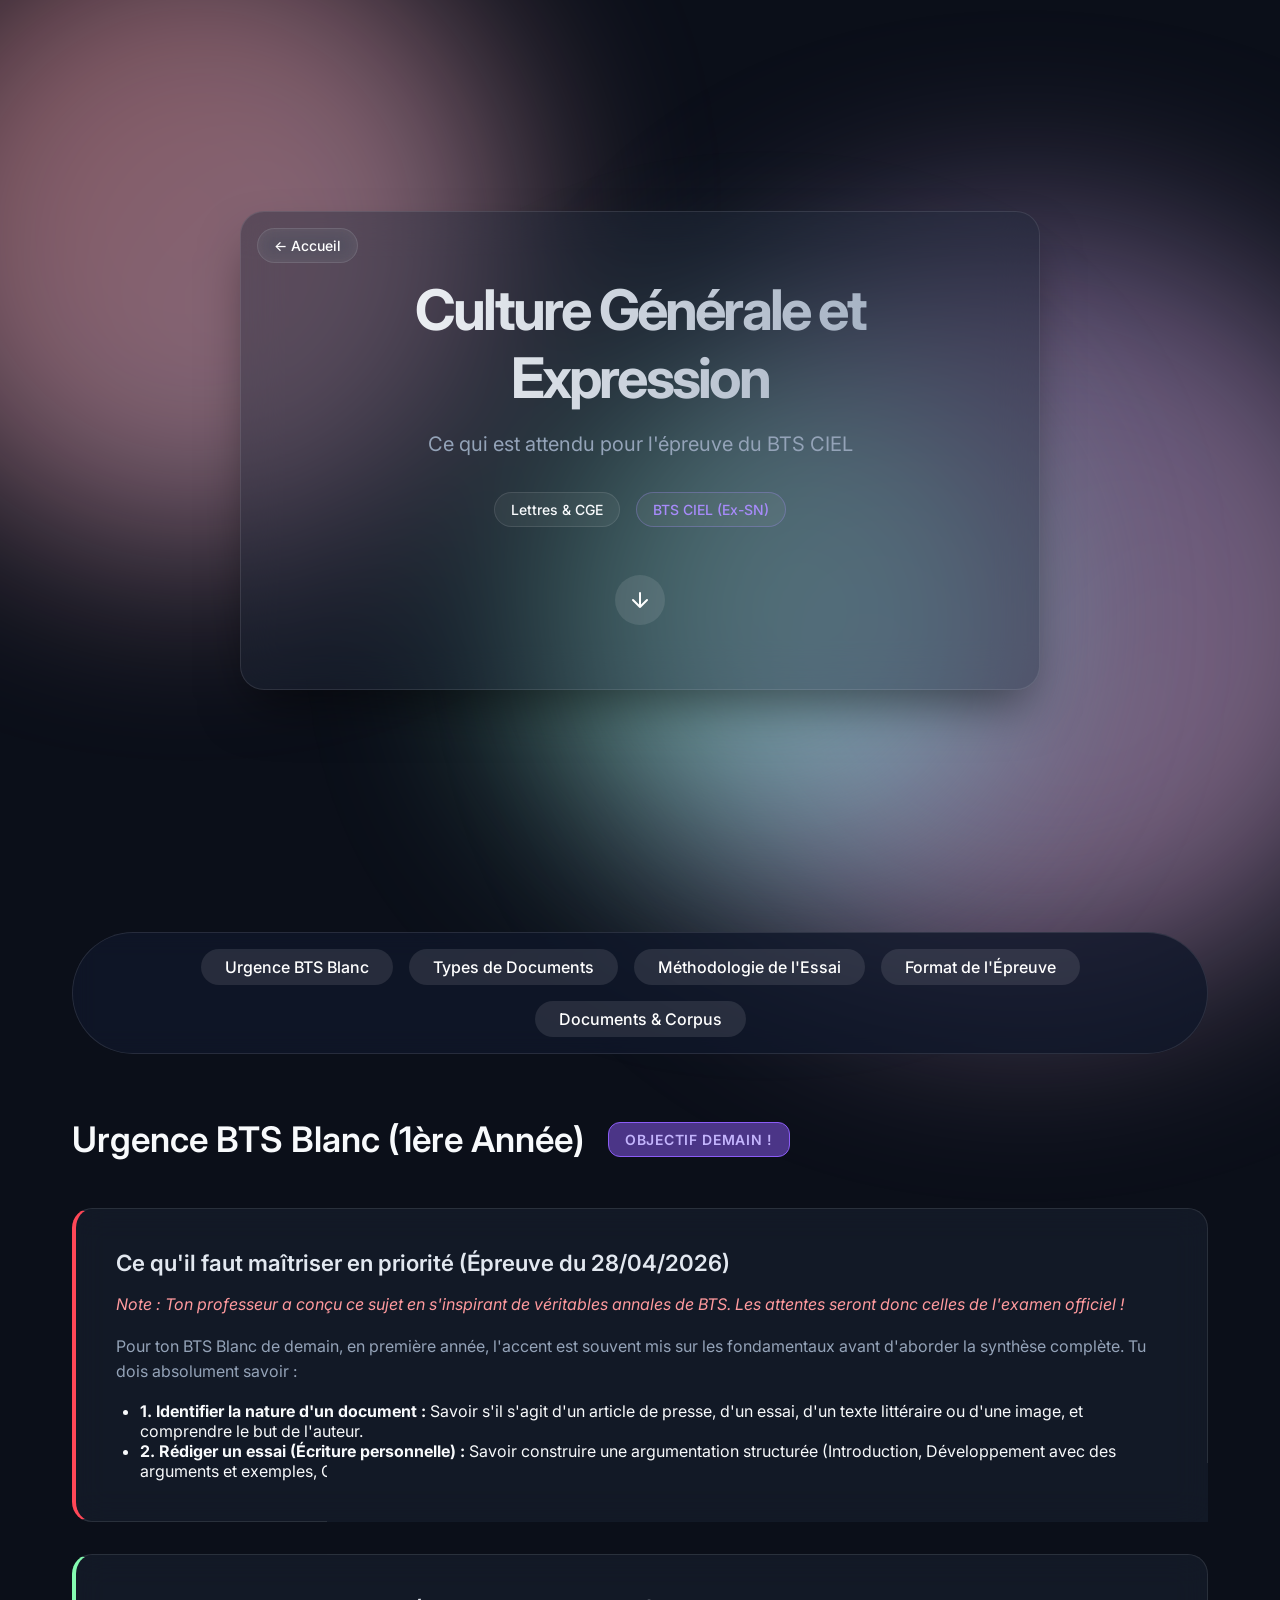
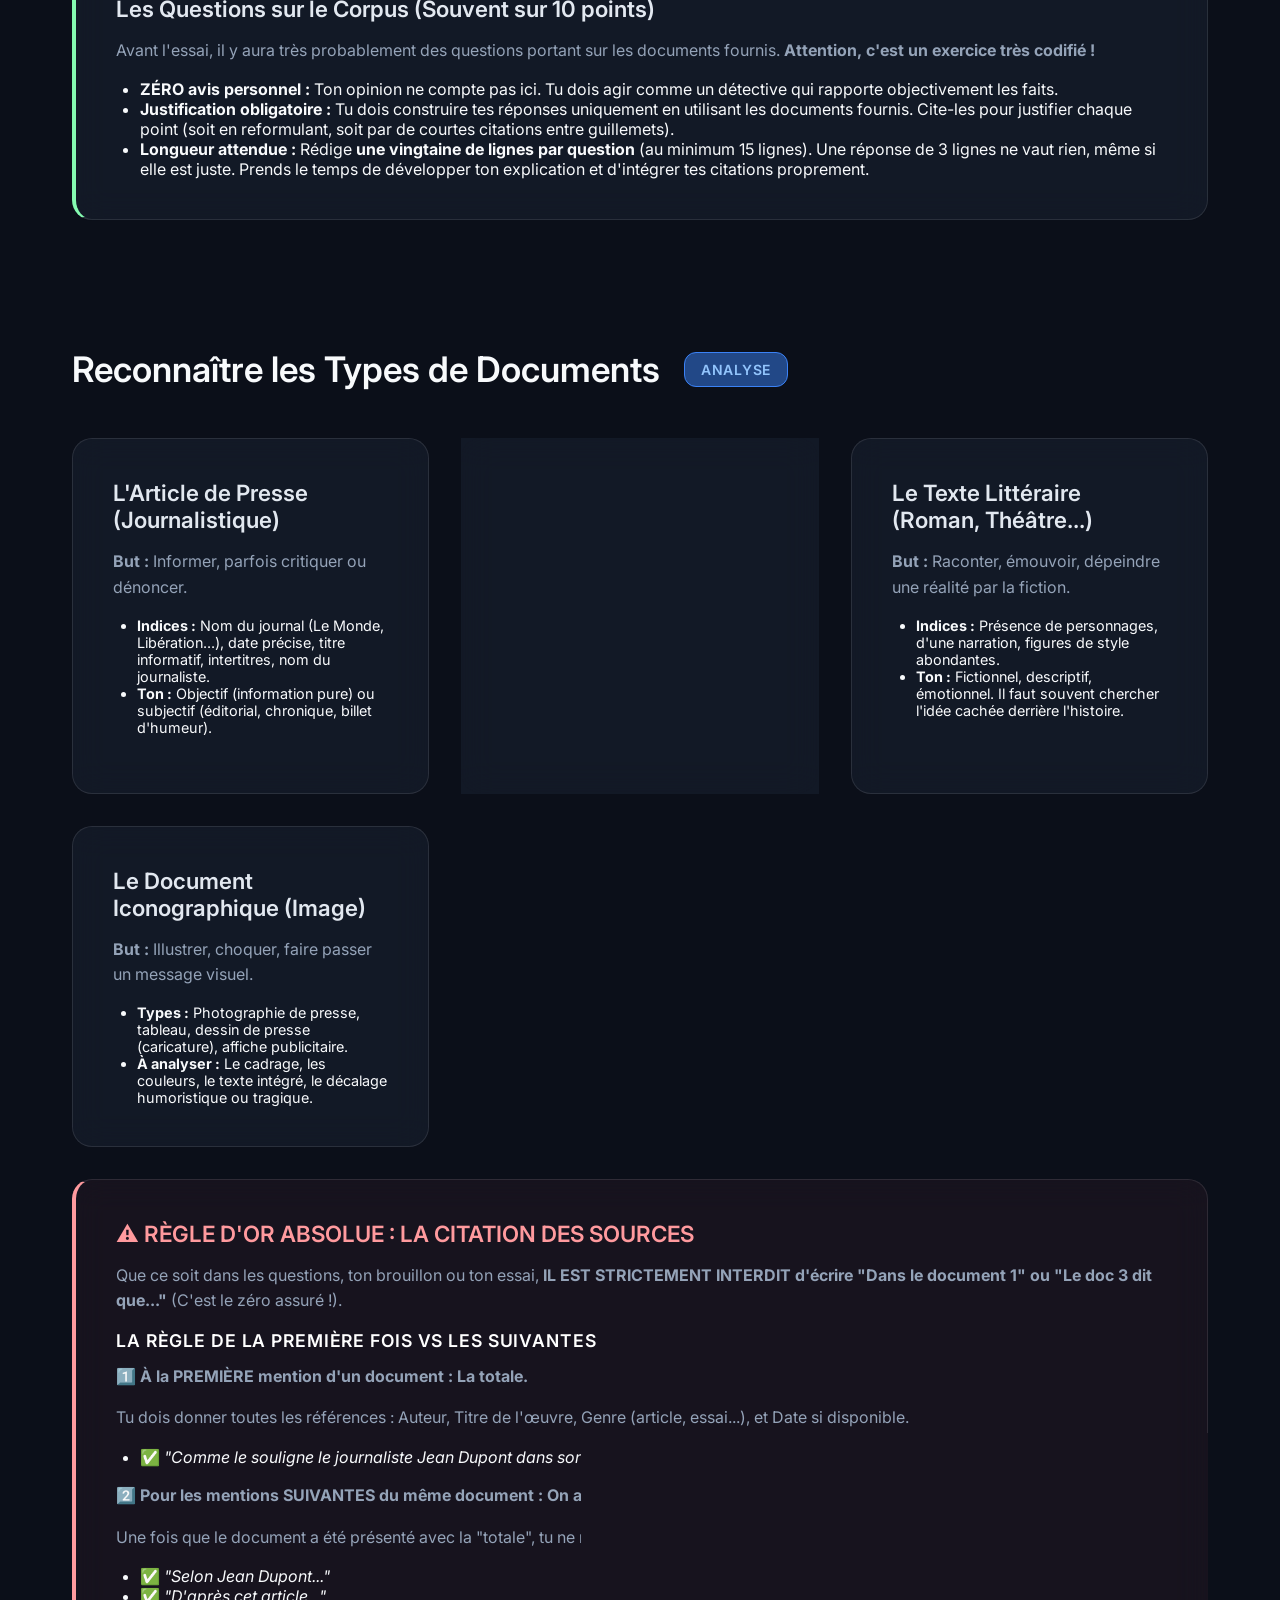
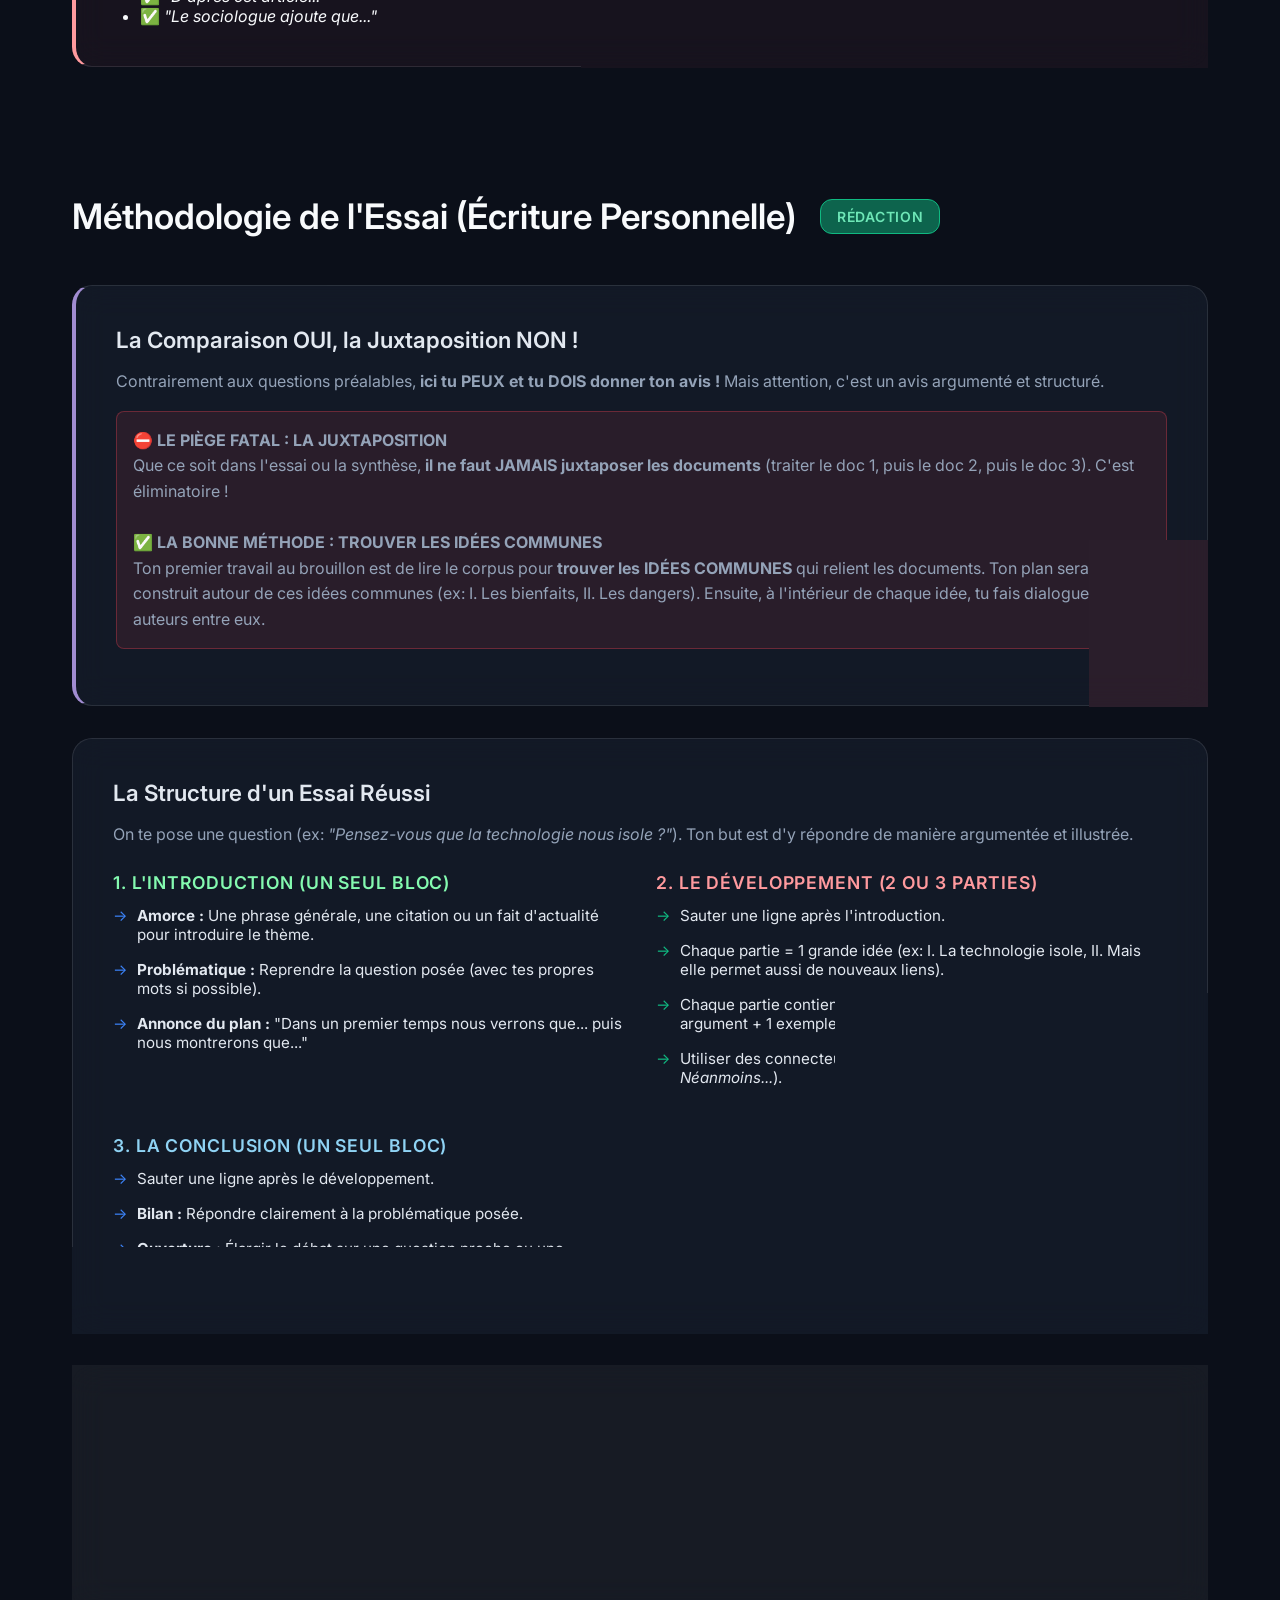
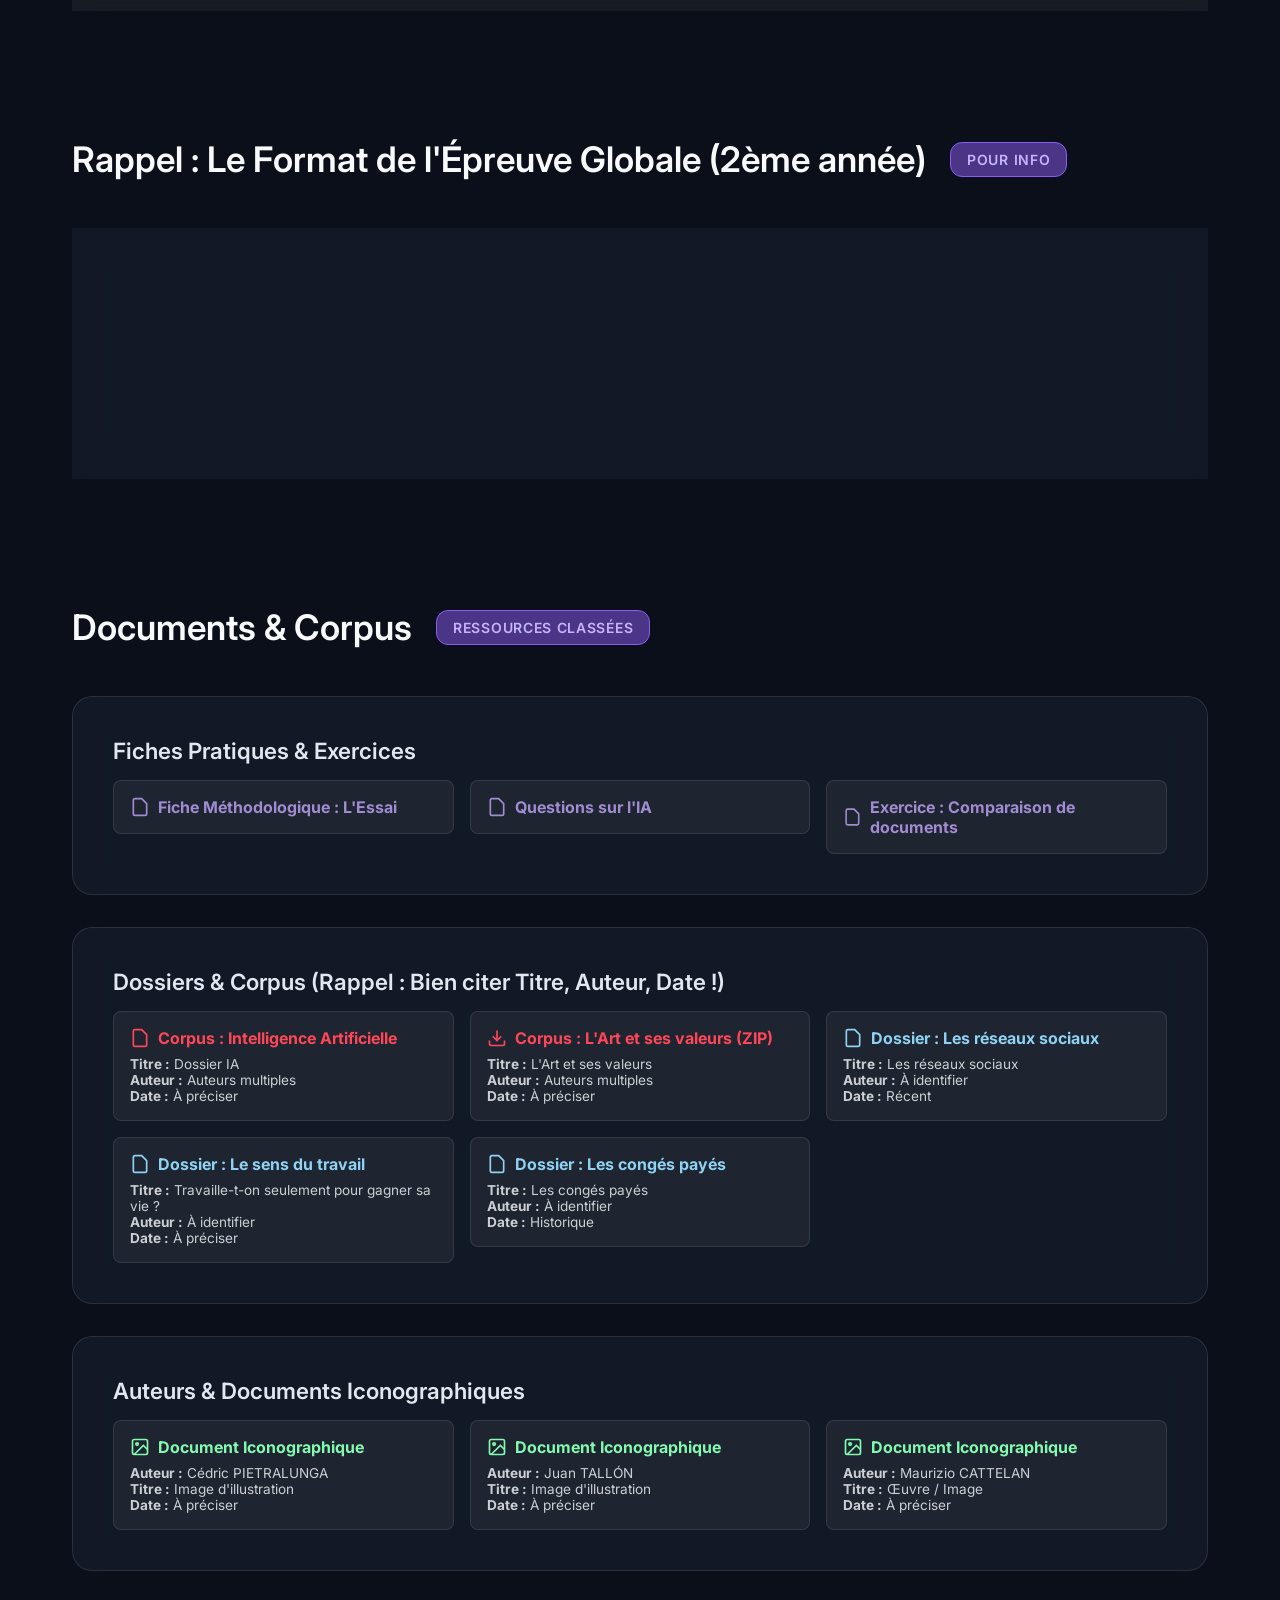
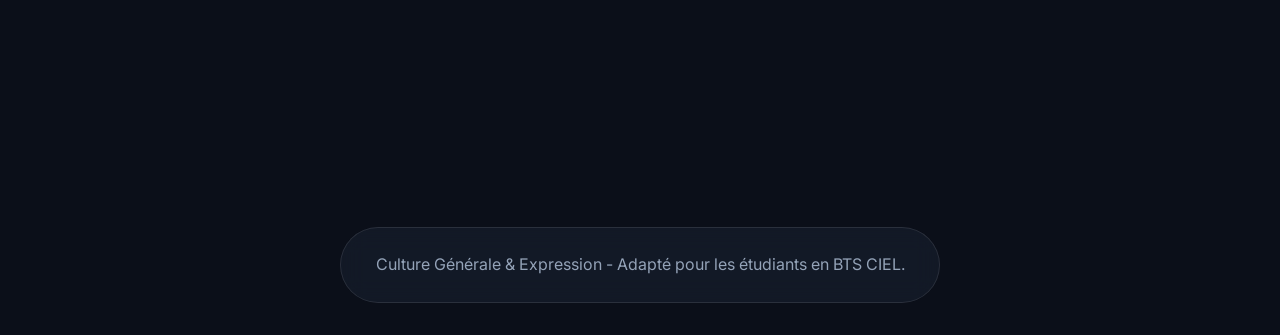
==== culture_generale.html @ 3952a440 "Initial commit with BTS revisions hub and assets" ====
<!DOCTYPE html>
<html lang="fr">
<head>
    <meta charset="UTF-8">
    <meta name="viewport" content="width=device-width, initial-scale=1.0">
    <title>Culture Générale & Expression - BTS CIEL</title>
    <link rel="stylesheet" href="style.css">
    <link href="https://fonts.googleapis.com/css2?family=Inter:wght@300;400;500;600;700&family=JetBrains+Mono:wght@400;500&display=swap" rel="stylesheet">
</head>
<body>
    <div class="blob blob-blue" style="background: linear-gradient(135deg, #ff9a9e 0%, #fecfef 99%, #fecfef 100%);"></div>
    <div class="blob blob-purple" style="background: linear-gradient(135deg, #a18cd1 0%, #fbc2eb 100%);"></div>
    <div class="blob blob-cyan" style="background: linear-gradient(135deg, #84fab0 0%, #8fd3f4 100%);"></div>

    <header class="hero">
        <div class="glass-panel">
            <a href="index.html" class="tag" style="position: absolute; top: 1rem; left: 1rem; text-decoration: none; color: white; background: rgba(255,255,255,0.1); backdrop-filter: blur(10px);">
                &larr; Accueil
            </a>
            <h1>Culture Générale et Expression</h1>
            <p>Ce qui est attendu pour l'épreuve du BTS CIEL</p>
            <div class="header-tags">
                <span class="tag tag-accent">Lettres & CGE</span>
                <span class="tag tag-level">BTS CIEL (Ex-SN)</span>
            </div>
            <a href="#epreuve" class="scroll-down">
                <svg width="24" height="24" viewBox="0 0 24 24" fill="none" stroke="currentColor" stroke-width="2" stroke-linecap="round" stroke-linejoin="round"><path d="M12 5v14M19 12l-7 7-7-7"/></svg>
            </a>
        </div>
    </header>

    <main class="container">
        <nav class="toc">
            <a href="#urgence-bts-blanc" class="toc-item active">Urgence BTS Blanc</a>
            <a href="#types-documents" class="toc-item">Types de Documents</a>
            <a href="#essai" class="toc-item">Méthodologie de l'Essai</a>
            <a href="#epreuve" class="toc-item">Format de l'Épreuve</a>
            <a href="#documents" class="toc-item">Documents & Corpus</a>
        </nav>

        <!-- URGENCE BTS BLANC -->
        <section id="urgence-bts-blanc" class="section">
            <div class="section-title">
                <h2>Urgence BTS Blanc (1ère Année)</h2>
                <div class="badge badge-accent">Objectif Demain !</div>
            </div>

            <div class="grid">
                <div class="card glass span-full" style="border-left: 4px solid #ff4757;">
                    <h3>Ce qu'il faut maîtriser en priorité (Épreuve du 28/04/2026)</h3>
                    <p style="margin-bottom: 1rem; color: #ff9a9e;"><em>Note : Ton professeur a conçu ce sujet en s'inspirant de véritables annales de BTS. Les attentes seront donc celles de l'examen officiel !</em></p>
                    <p>Pour ton BTS Blanc de demain, en première année, l'accent est souvent mis sur les fondamentaux avant d'aborder la synthèse complète. Tu dois absolument savoir :</p>
                    <ul style="padding-left: 1.5rem; margin-top: 1rem;">
                        <li><strong>1. Identifier la nature d'un document :</strong> Savoir s'il s'agit d'un article de presse, d'un essai, d'un texte littéraire ou d'une image, et comprendre le but de l'auteur.</li>
                        <li><strong>2. Rédiger un essai (Écriture personnelle) :</strong> Savoir construire une argumentation structurée (Introduction, Développement avec des arguments et exemples, Conclusion).</li>
                    </ul>
                </div>
                
                <div class="card glass span-full" style="border-left: 4px solid #84fab0;">
                    <h3>Les Questions sur le Corpus (Souvent sur 10 points)</h3>
                    <p>Avant l'essai, il y aura très probablement des questions portant sur les documents fournis. <strong>Attention, c'est un exercice très codifié !</strong></p>
                    <ul style="padding-left: 1.5rem; margin-top: 1rem;">
                        <li><strong>ZÉRO avis personnel :</strong> Ton opinion ne compte pas ici. Tu dois agir comme un détective qui rapporte objectivement les faits.</li>
                        <li><strong>Justification obligatoire :</strong> Tu dois construire tes réponses uniquement en utilisant les documents fournis. Cite-les pour justifier chaque point (soit en reformulant, soit par de courtes citations entre guillemets).</li>
                        <li><strong>Longueur attendue :</strong> Rédige <strong>une vingtaine de lignes par question</strong> (au minimum 15 lignes). Une réponse de 3 lignes ne vaut rien, même si elle est juste. Prends le temps de développer ton explication et d'intégrer tes citations proprement.</li>
                    </ul>
                </div>
            </div>
        </section>

        <!-- TYPES DE DOCUMENTS -->
        <section id="types-documents" class="section">
            <div class="section-title">
                <h2>Reconnaître les Types de Documents</h2>
                <div class="badge badge-primary">Analyse</div>
            </div>

            <div class="grid">
                <div class="card glass">
                    <h3>L'Article de Presse (Journalistique)</h3>
                    <p><strong>But :</strong> Informer, parfois critiquer ou dénoncer.</p>
                    <ul style="padding-left: 1.5rem; margin-top: 0.5rem; font-size: 0.9em;">
                        <li><strong>Indices :</strong> Nom du journal (Le Monde, Libération...), date précise, titre informatif, intertitres, nom du journaliste.</li>
                        <li><strong>Ton :</strong> Objectif (information pure) ou subjectif (éditorial, chronique, billet d'humeur).</li>
                    </ul>
                </div>

                <div class="card glass">
                    <h3>L'Essai (Texte Argumentatif)</h3>
                    <p><strong>But :</strong> Convaincre, persuader, faire réfléchir sur un sujet de société.</p>
                    <ul style="padding-left: 1.5rem; margin-top: 0.5rem; font-size: 0.9em;">
                        <li><strong>Indices :</strong> Maison d'édition, titre général évoquant une réflexion de fond (ex: <i>"La machine et l'homme"</i>), auteur souvent sociologue, journaliste ou essayiste.</li>
                        <li><strong>Ton :</strong> Réflexion sociétale, usage du "je" ou du "nous", connecteurs logiques très présents.</li>
                    </ul>
                </div>

                <div class="card glass">
                    <h3>Le Texte Littéraire (Roman, Théâtre...)</h3>
                    <p><strong>But :</strong> Raconter, émouvoir, dépeindre une réalité par la fiction.</p>
                    <ul style="padding-left: 1.5rem; margin-top: 0.5rem; font-size: 0.9em;">
                        <li><strong>Indices :</strong> Présence de personnages, d'une narration, figures de style abondantes.</li>
                        <li><strong>Ton :</strong> Fictionnel, descriptif, émotionnel. Il faut souvent chercher l'idée cachée derrière l'histoire.</li>
                    </ul>
                </div>

                <div class="card glass">
                    <h3>Le Document Iconographique (Image)</h3>
                    <p><strong>But :</strong> Illustrer, choquer, faire passer un message visuel.</p>
                    <ul style="padding-left: 1.5rem; margin-top: 0.5rem; font-size: 0.9em;">
                        <li><strong>Types :</strong> Photographie de presse, tableau, dessin de presse (caricature), affiche publicitaire.</li>
                        <li><strong>À analyser :</strong> Le cadrage, les couleurs, le texte intégré, le décalage humoristique ou tragique.</li>
                    </ul>
                </div>

                <div class="card glass span-full" style="border-left: 4px solid #ff9a9e; background: rgba(255, 99, 132, 0.05);">
                    <h3 style="color: #ff9a9e;">⚠️ RÈGLE D'OR ABSOLUE : LA CITATION DES SOURCES</h3>
                    <p>Que ce soit dans les questions, ton brouillon ou ton essai, <strong>IL EST STRICTEMENT INTERDIT d'écrire "Dans le document 1" ou "Le doc 3 dit que..."</strong> (C'est le zéro assuré !).</p>
                    
                    <h4 style="margin-top: 1rem; color: white;">La Règle de la Première Fois vs Les Suivantes</h4>
                    <p style="margin-top: 0.5rem;"><strong>1️⃣ À la PREMIÈRE mention d'un document : La totale.</strong></p>
                    <p>Tu dois donner toutes les références : Auteur, Titre de l'œuvre, Genre (article, essai...), et Date si disponible.</p>
                    <ul style="padding-left: 1.5rem; margin-top: 0.5rem;">
                        <li>✅ <i>"Comme le souligne le journaliste Jean Dupont dans son article 'L'avenir de la tech', publié dans Le Monde en 2024..."</i></li>
                    </ul>

                    <p style="margin-top: 1rem;"><strong>2️⃣ Pour les mentions SUIVANTES du même document : On allège.</strong></p>
                    <p>Une fois que le document a été présenté avec la "totale", tu ne répètes pas tout. Tu utilises juste le nom de l'auteur ou le genre du texte.</p>
                    <ul style="padding-left: 1.5rem; margin-top: 0.5rem;">
                        <li>✅ <i>"Selon Jean Dupont..."</i></li>
                        <li>✅ <i>"D'après cet article..."</i></li>
                        <li>✅ <i>"Le sociologue ajoute que..."</i></li>
                    </ul>
                </div>
            </div>
        </section>

        <!-- L'ESSAI -->
        <section id="essai" class="section">
            <div class="section-title">
                <h2>Méthodologie de l'Essai (Écriture Personnelle)</h2>
                <div class="badge badge-secondary">Rédaction</div>
            </div>

            <div class="grid">
                <div class="card glass span-full" style="border-left: 4px solid #a18cd1;">
                    <h3>La Comparaison OUI, la Juxtaposition NON !</h3>
                    <p>Contrairement aux questions préalables, <strong>ici tu PEUX et tu DOIS donner ton avis !</strong> Mais attention, c'est un avis argumenté et structuré.</p>
                    <p style="margin-top: 1rem; padding: 1rem; background: rgba(255, 71, 87, 0.1); border-radius: 8px; border: 1px solid rgba(255, 71, 87, 0.3);">
                        <strong>⛔ LE PIÈGE FATAL : LA JUXTAPOSITION</strong><br>
                        Que ce soit dans l'essai ou la synthèse, <strong>il ne faut JAMAIS juxtaposer les documents</strong> (traiter le doc 1, puis le doc 2, puis le doc 3). C'est éliminatoire !<br><br>
                        <strong>✅ LA BONNE MÉTHODE : TROUVER LES IDÉES COMMUNES</strong><br>
                        Ton premier travail au brouillon est de lire le corpus pour <strong>trouver les IDÉES COMMUNES</strong> qui relient les documents. Ton plan sera construit autour de ces idées communes (ex: I. Les bienfaits, II. Les dangers). Ensuite, à l'intérieur de chaque idée, tu fais dialoguer les auteurs entre eux.
                    </p>
                </div>

                <div class="card glass span-full">
                    <h3>La Structure d'un Essai Réussi</h3>
                    <p>On te pose une question (ex: <i>"Pensez-vous que la technologie nous isole ?"</i>). Ton but est d'y répondre de manière argumentée et illustrée.</p>
                    
                    <div class="comparison-table" style="margin-top: 1.5rem;">
                        <div class="col">
                            <h4 style="color: #84fab0;">1. L'Introduction (Un seul bloc)</h4>
                            <ul style="font-size: 0.95em;">
                                <li><strong>Amorce :</strong> Une phrase générale, une citation ou un fait d'actualité pour introduire le thème.</li>
                                <li><strong>Problématique :</strong> Reprendre la question posée (avec tes propres mots si possible).</li>
                                <li><strong>Annonce du plan :</strong> "Dans un premier temps nous verrons que... puis nous montrerons que..."</li>
                            </ul>
                        </div>
                        <div class="col">
                            <h4 style="color: #ff9a9e;">2. Le Développement (2 ou 3 parties)</h4>
                            <ul style="font-size: 0.95em;">
                                <li>Sauter une ligne après l'introduction.</li>
                                <li>Chaque partie = 1 grande idée (ex: I. La technologie isole, II. Mais elle permet aussi de nouveaux liens).</li>
                                <li>Chaque partie contient 2 ou 3 <strong>paragraphes</strong> (1 paragraphe = 1 argument + 1 exemple précis issu de ta culture ou du corpus).</li>
                                <li>Utiliser des connecteurs logiques (<i>En effet, Par ailleurs, Néanmoins...</i>).</li>
                            </ul>
                        </div>
                        <div class="col">
                            <h4 style="color: #8fd3f4;">3. La Conclusion (Un seul bloc)</h4>
                            <ul style="font-size: 0.95em;">
                                <li>Sauter une ligne après le développement.</li>
                                <li><strong>Bilan :</strong> Répondre clairement à la problématique posée.</li>
                                <li><strong>Ouverture :</strong> Élargir le débat sur une question proche ou une perspective d'avenir.</li>
                            </ul>
                        </div>
                    </div>
                </div>
                
                <div class="card glass span-full" style="background: rgba(255, 255, 255, 0.05); border: 1px solid rgba(255,255,255,0.2);">
                    <h3>💡 L'astuce du technicien supérieur (Zéro Philo)</h3>
                    <p>On n'est pas au bac de philo ! Ton essai doit être ancré dans le <strong>réel et le concret</strong>. Évite les théories abstraites. Préfère des arguments liés à la société actuelle, l'économie, la technologie, ou les comportements humains quotidiens. Et n'oublie pas : un argument = un exemple concret (un film, une actualité récente, un exemple issu de tes cours professionnels). Formule magique du paragraphe : <strong>Idée &rarr; Argument &rarr; Exemple précis</strong>.</p>
                </div>
            </div>
        </section>

        <!-- FORMAT DE L'EPREUVE (POUR RAPPEL) -->
        <section id="epreuve" class="section">
            <div class="section-title">
                <h2>Rappel : Le Format de l'Épreuve Globale (2ème année)</h2>
                <div class="badge badge-accent">Pour info</div>
            </div>

            <div class="grid">
                <div class="card glass span-full">
                    <p>Même si pour ton BTS Blanc tu te concentres sur l'essai et l'analyse, voici à quoi ressemble l'épreuve finale à la fin de tes deux ans.</p>
                    <div class="comparison-table" style="margin-top: 1rem;">
                        <div class="col">
                            <h4 style="color: #ff9a9e;">1. La Synthèse de documents</h4>
                            <p>Rédiger un texte objectif, concis et structuré qui confronte les différents documents d'un corpus autour d'une problématique commune. <strong>Interdit</strong> de donner son avis personnel ici.</p>
                        </div>
                        <div class="col">
                            <h4 style="color: #a18cd1;">2. L'Écriture personnelle (L'Essai)</h4>
                            <p>C'est une dissertation courte répondant à une question liée au thème du corpus, exactement ce que tu prépares pour ton BTS blanc de demain !</p>
                        </div>
                    </div>
                </div>
            </div>
        </section>

        <!-- DOCUMENTS -->
        <section id="documents" class="section">
            <div class="section-title">
                <h2>Documents & Corpus</h2>
                <div class="badge badge-accent">Ressources classées</div>
            </div>

            <div class="grid">
                <div class="card glass span-full">
                    <h3>Fiches Pratiques & Exercices</h3>
                    <ul class="documents-list" style="list-style: none; padding: 0; display: grid; gap: 1rem; grid-template-columns: repeat(auto-fit, minmax(300px, 1fr));">
                        <li>
                            <a href="assets/Culture_Generale/Fiche%20m%C3%A9thodologique%20sur%20l'essai.docx" target="_blank" style="display: flex; flex-direction: column; gap: 0.5rem; padding: 1rem; background: rgba(255,255,255,0.05); border-radius: 8px; text-decoration: none; color: inherit; transition: background 0.3s; border: 1px solid rgba(255,255,255,0.1);">
                                <div style="display: flex; align-items: center; gap: 0.5rem; color: #a18cd1;"><svg width="20" height="20" viewBox="0 0 24 24" fill="none" stroke="currentColor" stroke-width="2"><path d="M14 2H6a2 2 0 0 0-2 2v16a2 2 0 0 0 2 2h12a2 2 0 0 0 2-2V8z"></path></svg><strong>Fiche Méthodologique : L'Essai</strong></div>
                            </a>
                        </li>
                        <li>
                            <a href="assets/Culture_Generale/questions%20sur%20l'IA.docx" target="_blank" style="display: flex; flex-direction: column; gap: 0.5rem; padding: 1rem; background: rgba(255,255,255,0.05); border-radius: 8px; text-decoration: none; color: inherit; transition: background 0.3s; border: 1px solid rgba(255,255,255,0.1);">
                                <div style="display: flex; align-items: center; gap: 0.5rem; color: #a18cd1;"><svg width="20" height="20" viewBox="0 0 24 24" fill="none" stroke="currentColor" stroke-width="2"><path d="M14 2H6a2 2 0 0 0-2 2v16a2 2 0 0 0 2 2h12a2 2 0 0 0 2-2V8z"></path></svg><strong>Questions sur l'IA</strong></div>
                            </a>
                        </li>
                        <li>
                            <a href="assets/Culture_Generale/comparer%20deux%20documents%20sur%20le%20changement%20d'identit%C3%A9%20sur%20les%20r%C3%A9seaux.docx" target="_blank" style="display: flex; flex-direction: column; gap: 0.5rem; padding: 1rem; background: rgba(255,255,255,0.05); border-radius: 8px; text-decoration: none; color: inherit; transition: background 0.3s; border: 1px solid rgba(255,255,255,0.1);">
                                <div style="display: flex; align-items: center; gap: 0.5rem; color: #a18cd1;"><svg width="20" height="20" viewBox="0 0 24 24" fill="none" stroke="currentColor" stroke-width="2"><path d="M14 2H6a2 2 0 0 0-2 2v16a2 2 0 0 0 2 2h12a2 2 0 0 0 2-2V8z"></path></svg><strong>Exercice : Comparaison de documents</strong></div>
                            </a>
                        </li>
                    </ul>
                </div>

                <div class="card glass span-full">
                    <h3>Dossiers & Corpus (Rappel : Bien citer Titre, Auteur, Date !)</h3>
                    <ul class="documents-list" style="list-style: none; padding: 0; display: grid; gap: 1rem; grid-template-columns: repeat(auto-fit, minmax(300px, 1fr));">
                        
                        <!-- Intelligence Artificielle -->
                        <li>
                            <a href="assets/Culture_Generale/corpus%20sur%20l'Intelligence%20artificielle.docx" target="_blank" style="display: flex; flex-direction: column; gap: 0.5rem; padding: 1rem; background: rgba(255,255,255,0.05); border-radius: 8px; text-decoration: none; color: inherit; transition: background 0.3s; border: 1px solid rgba(255,255,255,0.1);">
                                <div style="display: flex; align-items: center; gap: 0.5rem; color: #ff4757;">
                                    <svg width="20" height="20" viewBox="0 0 24 24" fill="none" stroke="currentColor" stroke-width="2"><path d="M14 2H6a2 2 0 0 0-2 2v16a2 2 0 0 0 2 2h12a2 2 0 0 0 2-2V8z"></path></svg>
                                    <strong>Corpus : Intelligence Artificielle</strong>
                                </div>
                                <div style="font-size: 0.85em; opacity: 0.8;">
                                    <div><strong>Titre :</strong> Dossier IA</div>
                                    <div><strong>Auteur :</strong> Auteurs multiples</div>
                                    <div><strong>Date :</strong> À préciser</div>
                                </div>
                            </a>
                        </li>

                        <!-- L'Art et ses valeurs -->
                        <li>
                            <a href="assets/Culture_Generale/corpus%20sur%20lArt%20et%20ses%20valeurs.zip" target="_blank" style="display: flex; flex-direction: column; gap: 0.5rem; padding: 1rem; background: rgba(255,255,255,0.05); border-radius: 8px; text-decoration: none; color: inherit; transition: background 0.3s; border: 1px solid rgba(255,255,255,0.1);">
                                <div style="display: flex; align-items: center; gap: 0.5rem; color: #ff4757;">
                                    <svg width="20" height="20" viewBox="0 0 24 24" fill="none" stroke="currentColor" stroke-width="2"><path d="M21 15v4a2 2 0 0 1-2 2H5a2 2 0 0 1-2-2v-4"></path><polyline points="7 10 12 15 17 10"></polyline><line x1="12" y1="15" x2="12" y2="3"></line></svg>
                                    <strong>Corpus : L'Art et ses valeurs (ZIP)</strong>
                                </div>
                                <div style="font-size: 0.85em; opacity: 0.8;">
                                    <div><strong>Titre :</strong> L'Art et ses valeurs</div>
                                    <div><strong>Auteur :</strong> Auteurs multiples</div>
                                    <div><strong>Date :</strong> À préciser</div>
                                </div>
                            </a>
                        </li>

                        <!-- Réseaux Sociaux -->
                        <li>
                            <a href="assets/Culture_Generale/les%20r%C3%A9seaux%20sociaux.docx" target="_blank" style="display: flex; flex-direction: column; gap: 0.5rem; padding: 1rem; background: rgba(255,255,255,0.05); border-radius: 8px; text-decoration: none; color: inherit; transition: background 0.3s; border: 1px solid rgba(255,255,255,0.1);">
                                <div style="display: flex; align-items: center; gap: 0.5rem; color: #8fd3f4;">
                                    <svg width="20" height="20" viewBox="0 0 24 24" fill="none" stroke="currentColor" stroke-width="2"><path d="M14 2H6a2 2 0 0 0-2 2v16a2 2 0 0 0 2 2h12a2 2 0 0 0 2-2V8z"></path></svg>
                                    <strong>Dossier : Les réseaux sociaux</strong>
                                </div>
                                <div style="font-size: 0.85em; opacity: 0.8;">
                                    <div><strong>Titre :</strong> Les réseaux sociaux</div>
                                    <div><strong>Auteur :</strong> À identifier</div>
                                    <div><strong>Date :</strong> Récent</div>
                                </div>
                            </a>
                        </li>

                        <!-- Travail -->
                        <li>
                            <a href="assets/Culture_Generale/travaille-t-on%20seulement%20pour%20gagner%20sa%20vie.docx" target="_blank" style="display: flex; flex-direction: column; gap: 0.5rem; padding: 1rem; background: rgba(255,255,255,0.05); border-radius: 8px; text-decoration: none; color: inherit; transition: background 0.3s; border: 1px solid rgba(255,255,255,0.1);">
                                <div style="display: flex; align-items: center; gap: 0.5rem; color: #8fd3f4;">
                                    <svg width="20" height="20" viewBox="0 0 24 24" fill="none" stroke="currentColor" stroke-width="2"><path d="M14 2H6a2 2 0 0 0-2 2v16a2 2 0 0 0 2 2h12a2 2 0 0 0 2-2V8z"></path></svg>
                                    <strong>Dossier : Le sens du travail</strong>
                                </div>
                                <div style="font-size: 0.85em; opacity: 0.8;">
                                    <div><strong>Titre :</strong> Travaille-t-on seulement pour gagner sa vie ?</div>
                                    <div><strong>Auteur :</strong> À identifier</div>
                                    <div><strong>Date :</strong> À préciser</div>
                                </div>
                            </a>
                        </li>
                        
                        <!-- Congés payés -->
                        <li>
                            <a href="assets/Culture_Generale/cong%C3%A9s%20pay%C3%A9s.docx" target="_blank" style="display: flex; flex-direction: column; gap: 0.5rem; padding: 1rem; background: rgba(255,255,255,0.05); border-radius: 8px; text-decoration: none; color: inherit; transition: background 0.3s; border: 1px solid rgba(255,255,255,0.1);">
                                <div style="display: flex; align-items: center; gap: 0.5rem; color: #8fd3f4;">
                                    <svg width="20" height="20" viewBox="0 0 24 24" fill="none" stroke="currentColor" stroke-width="2"><path d="M14 2H6a2 2 0 0 0-2 2v16a2 2 0 0 0 2 2h12a2 2 0 0 0 2-2V8z"></path></svg>
                                    <strong>Dossier : Les congés payés</strong>
                                </div>
                                <div style="font-size: 0.85em; opacity: 0.8;">
                                    <div><strong>Titre :</strong> Les congés payés</div>
                                    <div><strong>Auteur :</strong> À identifier</div>
                                    <div><strong>Date :</strong> Historique</div>
                                </div>
                            </a>
                        </li>
                    </ul>
                </div>

                <div class="card glass span-full">
                    <h3>Auteurs & Documents Iconographiques</h3>
                    <ul class="documents-list" style="list-style: none; padding: 0; display: grid; gap: 1rem; grid-template-columns: repeat(auto-fit, minmax(300px, 1fr));">
                        
                        <!-- Pietralunga -->
                        <li>
                            <a href="assets/Culture_Generale/C%C3%A9dric%20PIETRALUNGA.png" target="_blank" style="display: flex; flex-direction: column; gap: 0.5rem; padding: 1rem; background: rgba(255,255,255,0.05); border-radius: 8px; text-decoration: none; color: inherit; transition: background 0.3s; border: 1px solid rgba(255,255,255,0.1);">
                                <div style="display: flex; align-items: center; gap: 0.5rem; color: #84fab0;">
                                    <svg width="20" height="20" viewBox="0 0 24 24" fill="none" stroke="currentColor" stroke-width="2"><rect x="3" y="3" width="18" height="18" rx="2" ry="2"></rect><circle cx="8.5" cy="8.5" r="1.5"></circle><polyline points="21 15 16 10 5 21"></polyline></svg>
                                    <strong>Document Iconographique</strong>
                                </div>
                                <div style="font-size: 0.85em; opacity: 0.8;">
                                    <div><strong>Auteur :</strong> Cédric PIETRALUNGA</div>
                                    <div><strong>Titre :</strong> Image d'illustration</div>
                                    <div><strong>Date :</strong> À préciser</div>
                                </div>
                            </a>
                        </li>

                        <!-- Tallon -->
                        <li>
                            <a href="assets/Culture_Generale/juan%20TALLON.png" target="_blank" style="display: flex; flex-direction: column; gap: 0.5rem; padding: 1rem; background: rgba(255,255,255,0.05); border-radius: 8px; text-decoration: none; color: inherit; transition: background 0.3s; border: 1px solid rgba(255,255,255,0.1);">
                                <div style="display: flex; align-items: center; gap: 0.5rem; color: #84fab0;">
                                    <svg width="20" height="20" viewBox="0 0 24 24" fill="none" stroke="currentColor" stroke-width="2"><rect x="3" y="3" width="18" height="18" rx="2" ry="2"></rect><circle cx="8.5" cy="8.5" r="1.5"></circle><polyline points="21 15 16 10 5 21"></polyline></svg>
                                    <strong>Document Iconographique</strong>
                                </div>
                                <div style="font-size: 0.85em; opacity: 0.8;">
                                    <div><strong>Auteur :</strong> Juan TALLÓN</div>
                                    <div><strong>Titre :</strong> Image d'illustration</div>
                                    <div><strong>Date :</strong> À préciser</div>
                                </div>
                            </a>
                        </li>

                        <!-- Cattelan -->
                        <li>
                            <a href="assets/Culture_Generale/MAURIZIO%20CATTELAN.png" target="_blank" style="display: flex; flex-direction: column; gap: 0.5rem; padding: 1rem; background: rgba(255,255,255,0.05); border-radius: 8px; text-decoration: none; color: inherit; transition: background 0.3s; border: 1px solid rgba(255,255,255,0.1);">
                                <div style="display: flex; align-items: center; gap: 0.5rem; color: #84fab0;">
                                    <svg width="20" height="20" viewBox="0 0 24 24" fill="none" stroke="currentColor" stroke-width="2"><rect x="3" y="3" width="18" height="18" rx="2" ry="2"></rect><circle cx="8.5" cy="8.5" r="1.5"></circle><polyline points="21 15 16 10 5 21"></polyline></svg>
                                    <strong>Document Iconographique</strong>
                                </div>
                                <div style="font-size: 0.85em; opacity: 0.8;">
                                    <div><strong>Auteur :</strong> Maurizio CATTELAN</div>
                                    <div><strong>Titre :</strong> Œuvre / Image</div>
                                    <div><strong>Date :</strong> À préciser</div>
                                </div>
                            </a>
                        </li>

                    </ul>
                </div>

            </div>
        </section>

    </main>

    <footer>
        <div class="glass-footer">
            <p>Culture Générale & Expression - Adapté pour les étudiants en BTS CIEL.</p>
        </div>
    </footer>

    <script src="script.js"></script>
    <script>
        // Update TOC for this page
        document.addEventListener('DOMContentLoaded', () => {
            const sections = document.querySelectorAll('.section');
            const navItems = document.querySelectorAll('.toc-item');

            window.addEventListener('scroll', () => {
                let current = '';
                sections.forEach(section => {
                    const sectionTop = section.offsetTop;
                    const sectionHeight = section.clientHeight;
                    if (scrollY >= (sectionTop - 200)) {
                        current = section.getAttribute('id');
                    }
                });

                navItems.forEach(item => {
                    item.classList.remove('active');
                    if (item.getAttribute('href').includes(current)) {
                        item.classList.add('active');
                    }
                });
            });
        });
    </script>
</body>
</html>
---- style.css ----
:root {
    --bg-color: #0b0f19;
    --text-primary: #f8fafc;
    --text-secondary: #94a3b8;
    --glass-bg: rgba(30, 41, 59, 0.4);
    --glass-border: rgba(255, 255, 255, 0.1);
    
    --primary-color: #3b82f6;
    --primary-glow: rgba(59, 130, 246, 0.5);
    
    --secondary-color: #10b981;
    --secondary-glow: rgba(16, 185, 129, 0.5);
    
    --accent-color: #8b5cf6;
    --accent-glow: rgba(139, 92, 246, 0.5);
}

* {
    margin: 0;
    padding: 0;
    box-sizing: border-box;
}

html {
    scroll-behavior: smooth;
    font-family: 'Inter', sans-serif;
    color: var(--text-primary);
    background-color: var(--bg-color);
    overflow-x: hidden;
}

body {
    position: relative;
    min-height: 100vh;
}

/* Background Blobs */
.blob {
    position: fixed;
    border-radius: 50%;
    filter: blur(100px);
    z-index: -1;
    opacity: 0.5;
    animation: float 20s infinite ease-in-out alternate;
}

.blob-blue {
    top: -10%;
    left: -10%;
    width: 50vw;
    height: 50vw;
    background: radial-gradient(circle, var(--primary-color), transparent 70%);
}

.blob-purple {
    bottom: -10%;
    right: -10%;
    width: 60vw;
    height: 60vw;
    background: radial-gradient(circle, var(--accent-color), transparent 70%);
    animation-delay: -5s;
}

.blob-cyan {
    top: 40%;
    left: 40%;
    width: 40vw;
    height: 40vw;
    background: radial-gradient(circle, var(--secondary-color), transparent 70%);
    animation-delay: -10s;
}

@keyframes float {
    0% { transform: translate(0, 0) scale(1); }
    100% { transform: translate(5%, 10%) scale(1.1); }
}

/* Typography */
h1 {
    font-size: 3.5rem;
    font-weight: 700;
    margin-bottom: 1rem;
    background: linear-gradient(to right, #fff, #94a3b8);
    -webkit-background-clip: text;
    -webkit-text-fill-color: transparent;
    letter-spacing: -0.05em;
}

h2 {
    font-size: 2.2rem;
    font-weight: 600;
    color: var(--text-primary);
}

h3 {
    font-size: 1.4rem;
    font-weight: 600;
    margin-bottom: 1rem;
    color: #e2e8f0;
}

h4 {
    font-size: 1.1rem;
    font-weight: 600;
    color: var(--text-secondary);
    margin-bottom: 0.8rem;
    text-transform: uppercase;
    letter-spacing: 0.05em;
}

p {
    line-height: 1.6;
    color: var(--text-secondary);
    margin-bottom: 1rem;
}

.var {
    font-family: 'JetBrains Mono', monospace;
    color: #fbbf24;
    font-style: italic;
    font-weight: 500;
}

.math {
    font-family: 'JetBrains Mono', monospace;
    font-weight: 500;
}

/* Layout */
.container {
    max-width: 1200px;
    margin: 0 auto;
    padding: 2rem;
}

/* Hero Section */
.hero {
    min-height: 100vh;
    display: flex;
    align-items: center;
    justify-content: center;
    padding: 2rem;
    text-align: center;
}

.hero .glass-panel {
    background: var(--glass-bg);
    backdrop-filter: blur(20px);
    border: 1px solid var(--glass-border);
    border-radius: 24px;
    padding: 4rem 3rem;
    max-width: 800px;
    width: 100%;
    box-shadow: 0 25px 50px -12px rgba(0, 0, 0, 0.5);
    transform: translateY(0);
    transition: transform 0.3s ease;
}

.hero .glass-panel:hover {
    transform: translateY(-5px);
}

.hero p {
    font-size: 1.25rem;
    margin-bottom: 2rem;
}

.header-tags {
    display: flex;
    gap: 1rem;
    justify-content: center;
    margin-bottom: 3rem;
}

.tag {
    padding: 0.5rem 1rem;
    border-radius: 9999px;
    font-size: 0.875rem;
    font-weight: 500;
    background: rgba(255, 255, 255, 0.05);
    border: 1px solid rgba(255, 255, 255, 0.1);
}

.tag-math { color: #60a5fa; border-color: rgba(96, 165, 250, 0.3); }
.tag-level { color: #a78bfa; border-color: rgba(167, 139, 250, 0.3); }

.scroll-down {
    display: inline-flex;
    align-items: center;
    justify-content: center;
    width: 50px;
    height: 50px;
    border-radius: 50%;
    background: rgba(255, 255, 255, 0.1);
    color: white;
    transition: all 0.3s ease;
    animation: bounce 2s infinite;
}

.scroll-down:hover {
    background: rgba(255, 255, 255, 0.2);
}

@keyframes bounce {
    0%, 20%, 50%, 80%, 100% { transform: translateY(0); }
    40% { transform: translateY(-10px); }
    60% { transform: translateY(-5px); }
}

/* Navigation TOC */
.toc {
    display: flex;
    justify-content: center;
    gap: 1rem;
    margin-bottom: 4rem;
    position: sticky;
    top: 2rem;
    z-index: 100;
    background: rgba(15, 23, 42, 0.8);
    backdrop-filter: blur(12px);
    padding: 1rem;
    border-radius: 9999px;
    border: 1px solid var(--glass-border);
    flex-wrap: wrap;
}

.toc-item {
    color: var(--text-secondary);
    text-decoration: none;
    padding: 0.5rem 1.5rem;
    border-radius: 9999px;
    font-weight: 500;
    transition: all 0.3s ease;
}

.toc-item:hover, .toc-item.active {
    color: white;
    background: rgba(255, 255, 255, 0.1);
}

/* Sections */
.section {
    margin-bottom: 8rem;
    scroll-margin-top: 100px;
}

.section-title {
    display: flex;
    align-items: center;
    gap: 1.5rem;
    margin-bottom: 3rem;
}

.badge {
    padding: 0.5rem 1rem;
    border-radius: 12px;
    font-size: 0.875rem;
    font-weight: 600;
    letter-spacing: 0.05em;
    text-transform: uppercase;
}

.badge-primary { background: var(--primary-glow); color: #93c5fd; border: 1px solid var(--primary-color); }
.badge-secondary { background: var(--secondary-glow); color: #6ee7b7; border: 1px solid var(--secondary-color); }
.badge-accent { background: var(--accent-glow); color: #c4b5fd; border: 1px solid var(--accent-color); }

/* Grid & Cards */
.grid {
    display: grid;
    grid-template-columns: repeat(auto-fit, minmax(350px, 1fr));
    gap: 2rem;
}

.span-full {
    grid-column: 1 / -1;
}

.glass {
    background: var(--glass-bg);
    backdrop-filter: blur(16px);
    border: 1px solid var(--glass-border);
    border-radius: 20px;
    padding: 2.5rem;
    transition: transform 0.3s ease, box-shadow 0.3s ease, border-color 0.3s ease;
}

.glass:hover {
    transform: translateY(-5px);
    box-shadow: 0 20px 40px -10px rgba(0,0,0,0.5);
    border-color: rgba(255, 255, 255, 0.2);
}

#arithmetiques .glass:hover { box-shadow: 0 20px 40px -10px var(--primary-glow); }
#geometriques .glass:hover { box-shadow: 0 20px 40px -10px var(--secondary-glow); }
#comportement .glass:hover { box-shadow: 0 20px 40px -10px var(--accent-glow); }

/* Formulas */
.formula-group {
    display: flex;
    flex-direction: column;
    gap: 1.5rem;
}

.formula {
    background: rgba(0, 0, 0, 0.3);
    border-radius: 12px;
    padding: 1.5rem;
    display: flex;
    flex-direction: column;
    align-items: center;
    border: 1px solid rgba(255,255,255,0.05);
}

.formula code {
    font-family: 'JetBrains Mono', monospace;
    font-size: 1.5rem;
    color: #fff;
    display: flex;
    align-items: center;
}

.formula-note {
    margin-top: 0.5rem;
    font-size: 0.875rem;
    color: var(--text-secondary);
}

.sum-formula code {
    font-size: 1.3rem;
}

.fraction {
    display: inline-flex;
    flex-direction: column;
    align-items: center;
    margin-left: 0.5rem;
    vertical-align: middle;
}

.num {
    padding: 0 0.5rem 0.2rem;
    border-bottom: 2px solid #fff;
}

.den {
    padding: 0.2rem 0.5rem 0;
}

.note {
    margin-top: 1.5rem;
    font-size: 0.9rem;
    font-style: italic;
    text-align: center;
}

/* Comparison Tables */
.comparison-table {
    display: grid;
    grid-template-columns: 1fr 1fr;
    gap: 2rem;
    margin-top: 1.5rem;
}

.col ul {
    list-style: none;
}

.col li {
    margin-bottom: 1rem;
    padding-left: 1.5rem;
    position: relative;
    color: #e2e8f0;
}

.col li::before {
    content: "→";
    position: absolute;
    left: 0;
    color: var(--primary-color);
}

#geometriques .col li::before,
.comparison-table .col:nth-child(2) li::before {
    color: var(--secondary-color);
}

/* Footer */
footer {
    padding: 2rem;
    margin-top: 4rem;
}

.glass-footer {
    max-width: 600px;
    margin: 0 auto;
    background: var(--glass-bg);
    backdrop-filter: blur(12px);
    border: 1px solid var(--glass-border);
    border-radius: 100px;
    padding: 1.5rem;
    text-align: center;
}

.glass-footer p {
    margin: 0;
}

/* Responsive */
@media (max-width: 768px) {
    h1 { font-size: 2.5rem; }
    h2 { font-size: 1.8rem; }
    
    .hero .glass-panel {
        padding: 3rem 1.5rem;
    }
    
    .comparison-table {
        grid-template-columns: 1fr;
    }
    
    .section-title {
        flex-direction: column;
        align-items: flex-start;
        gap: 0.5rem;
    }
    
    .toc {
        flex-direction: column;
        text-align: center;
    }
    
    .sum-formula code {
        font-size: 1rem;
        flex-wrap: wrap;
        justify-content: center;
    }
}
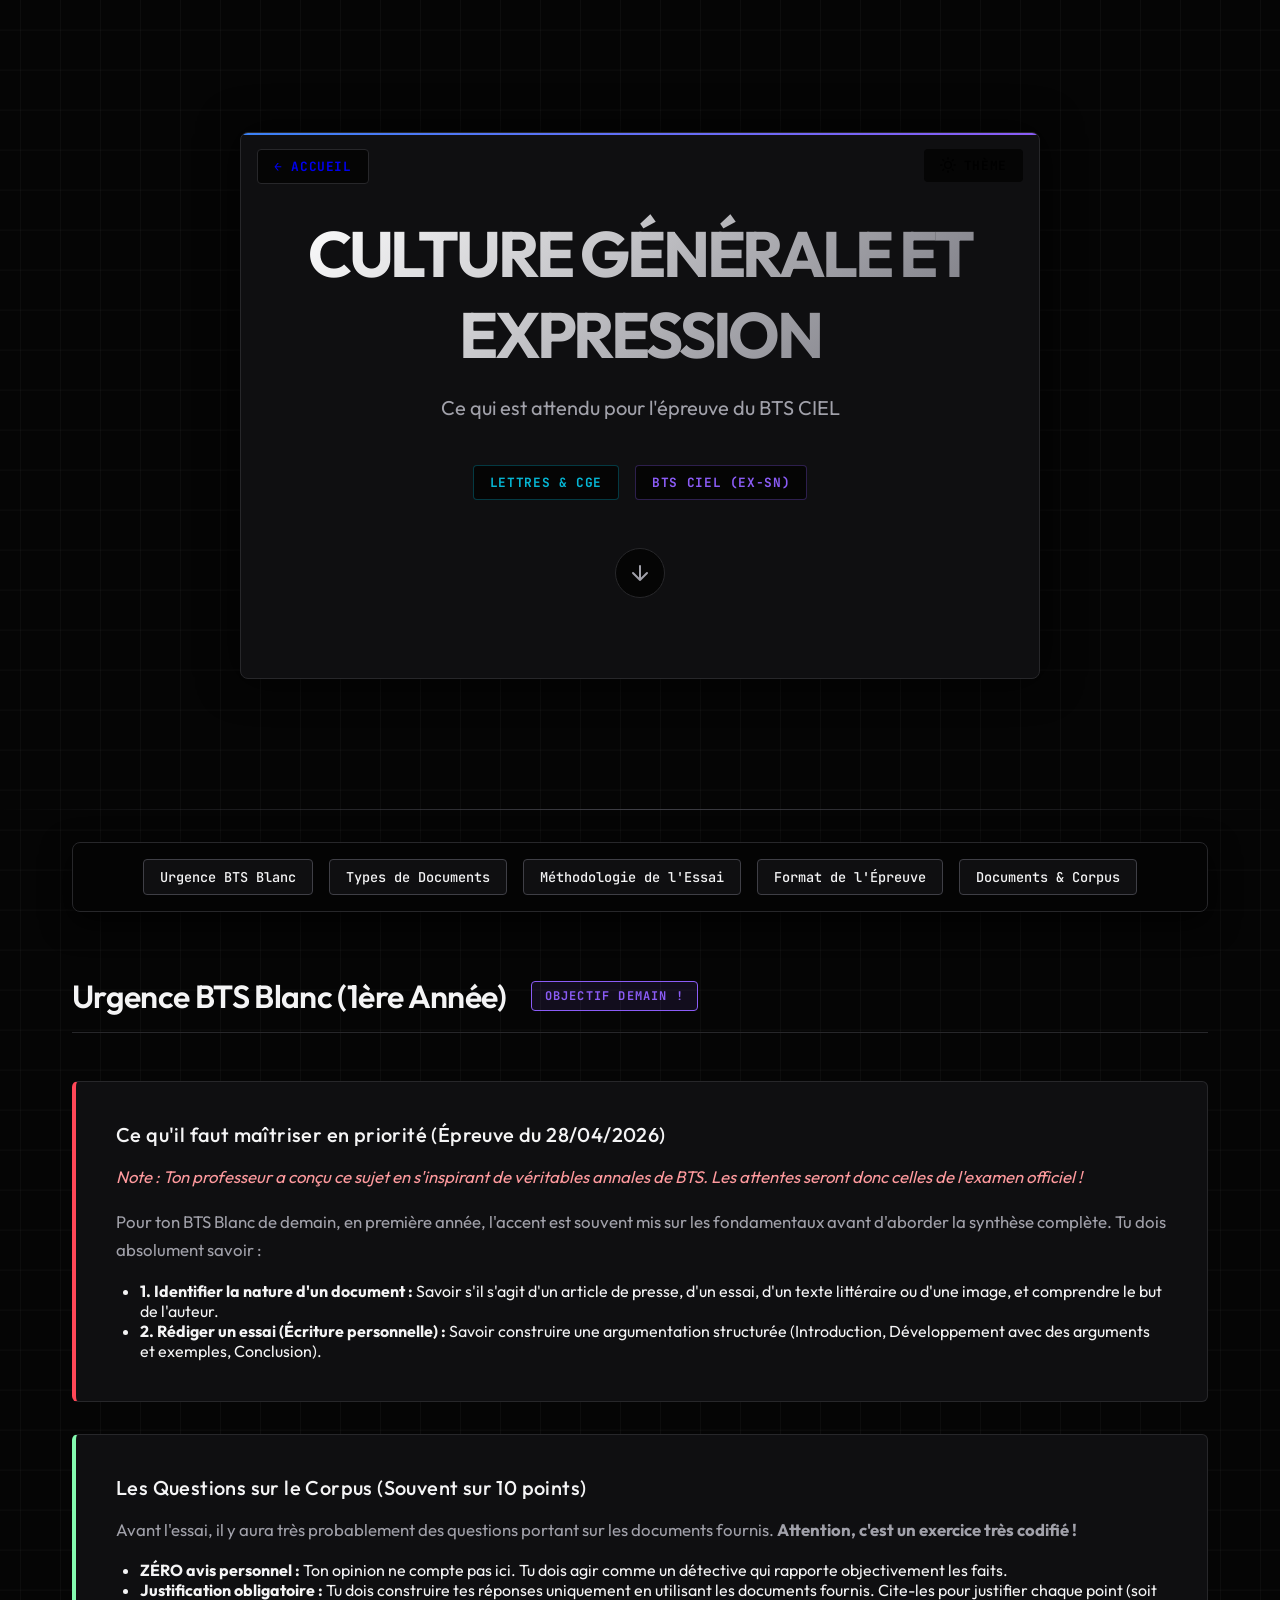
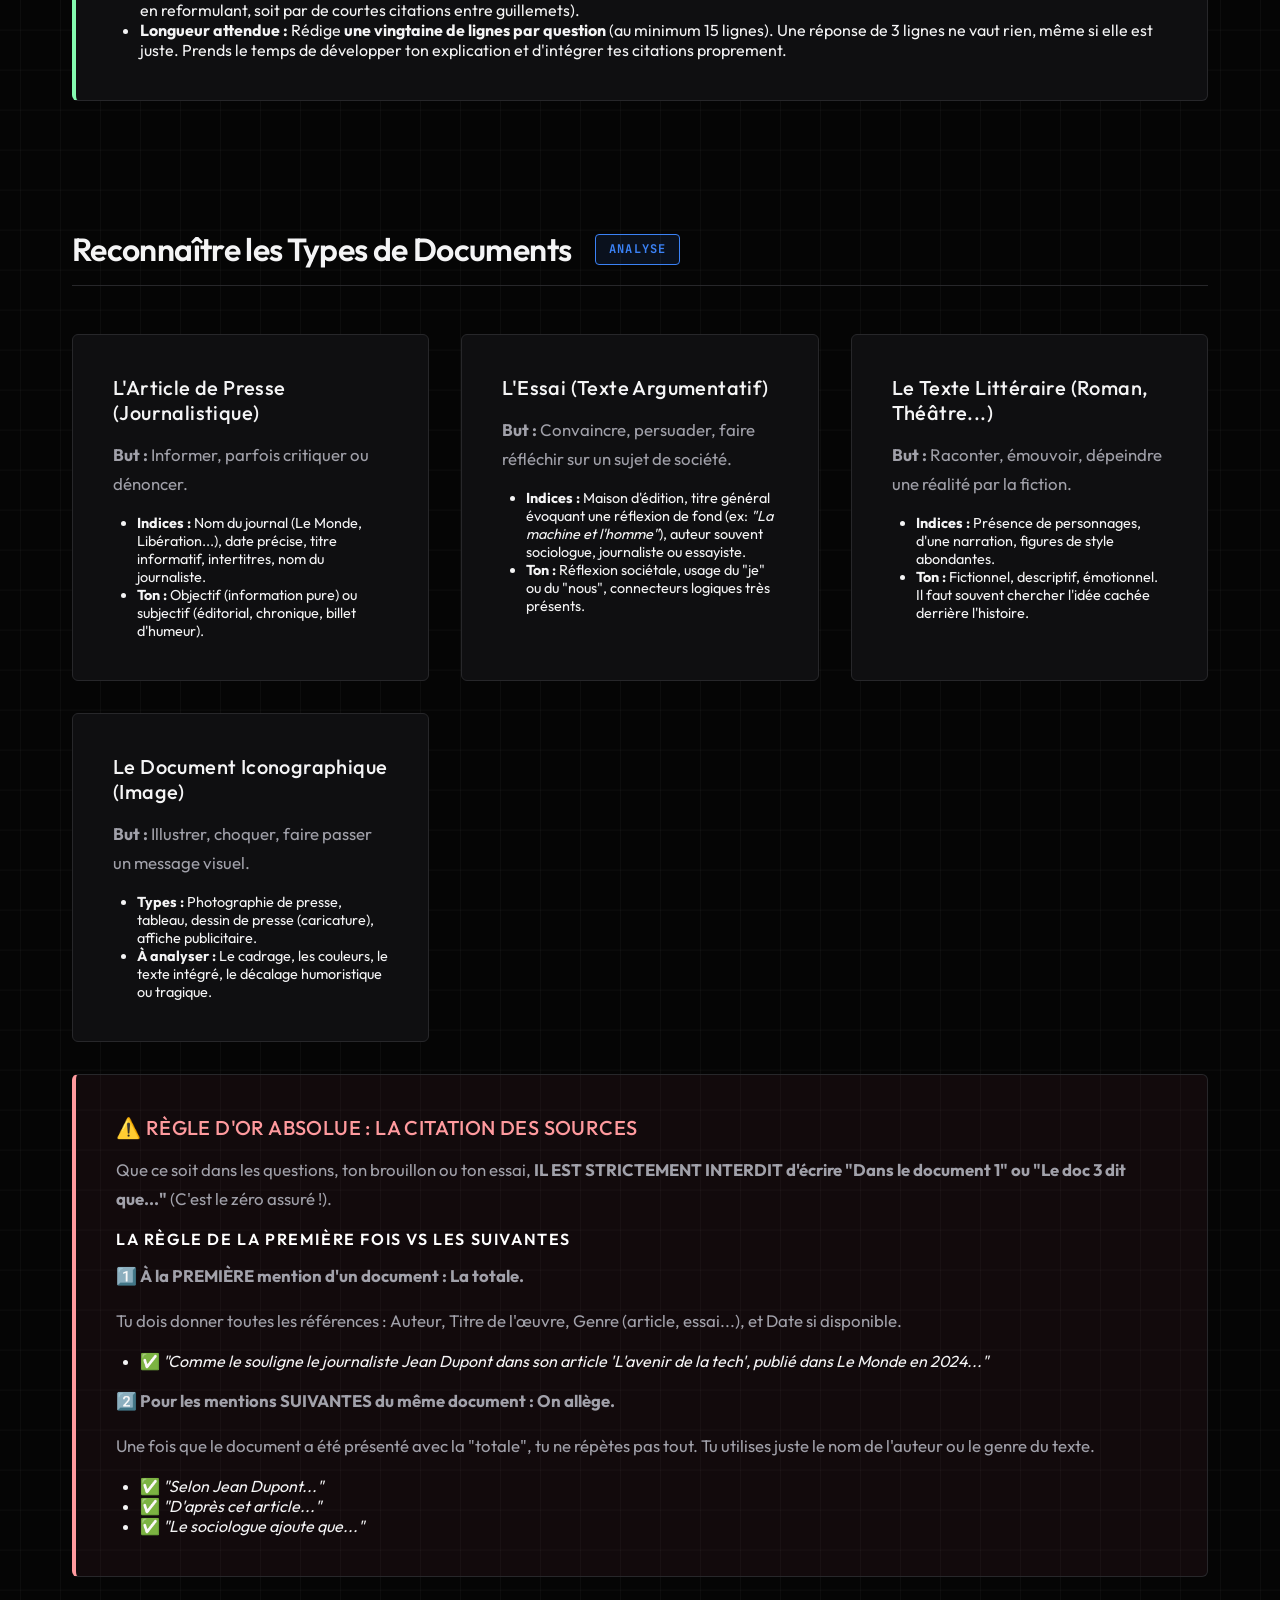
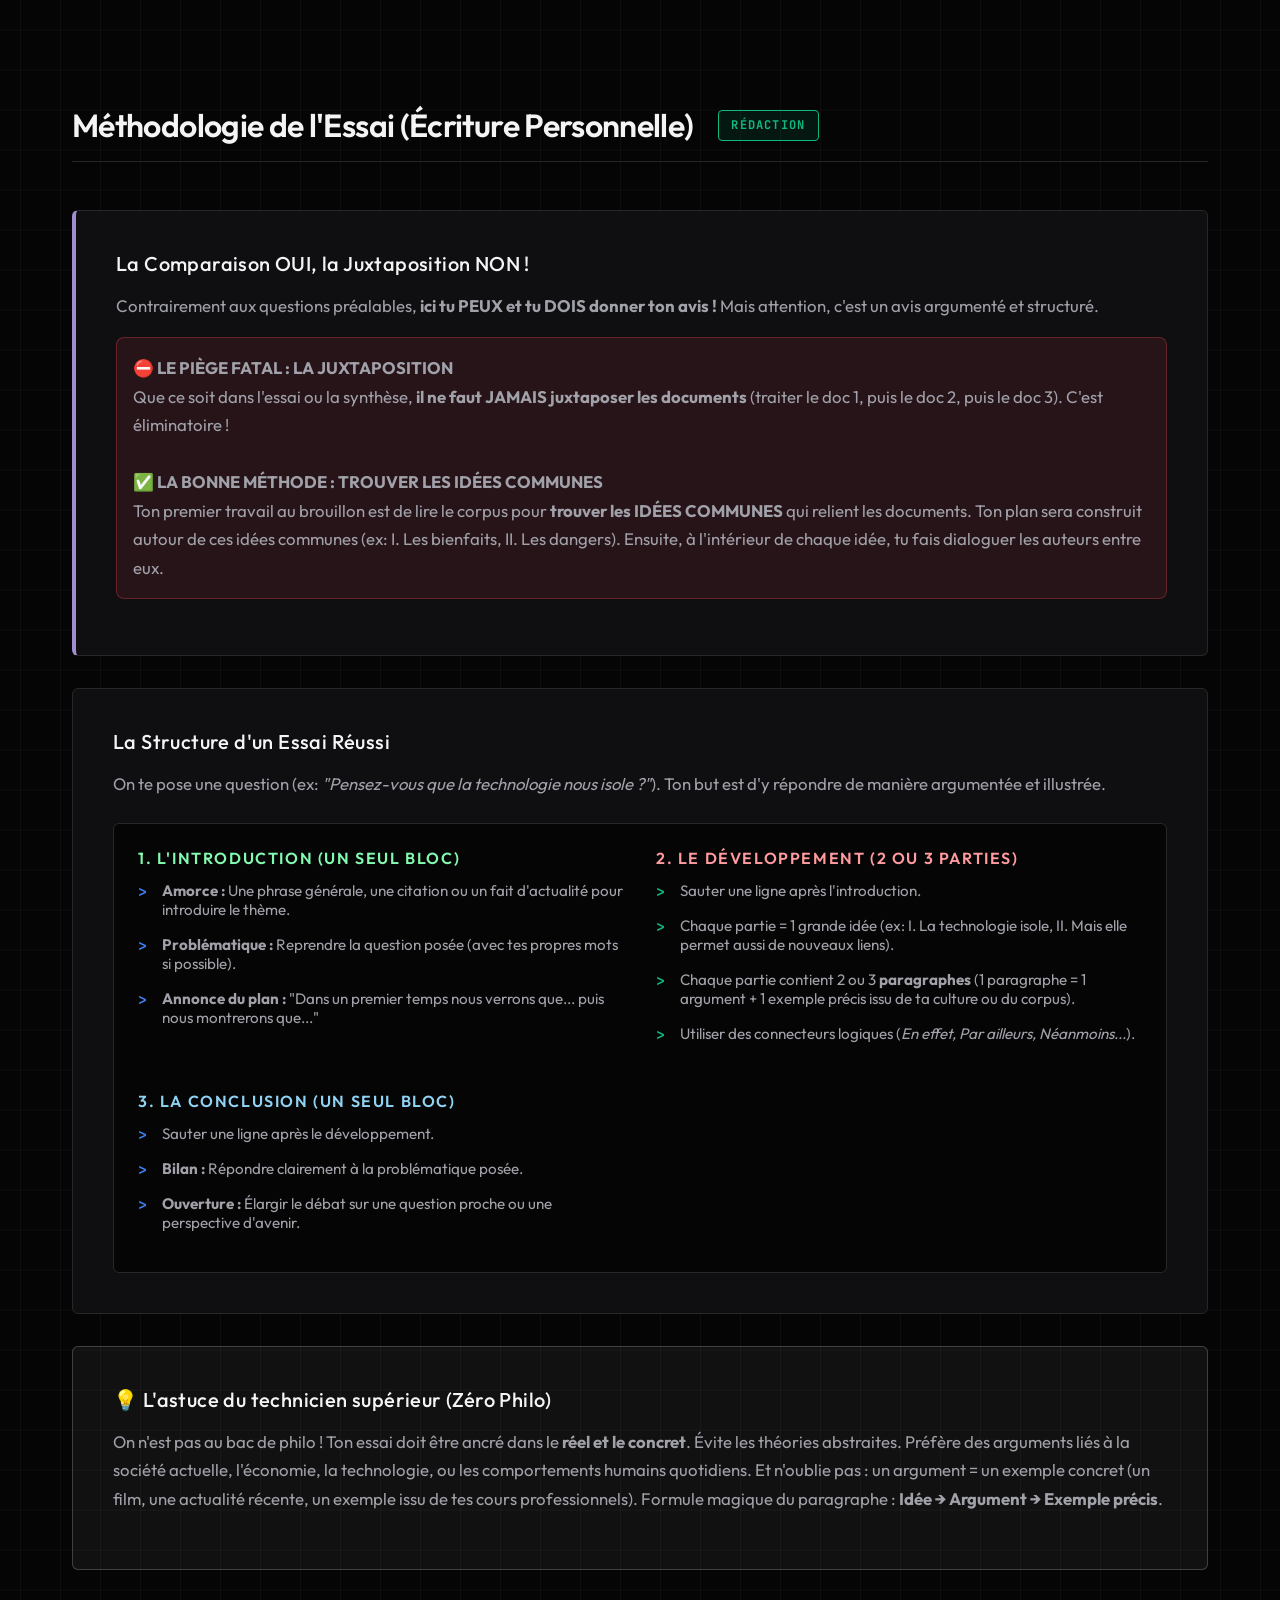
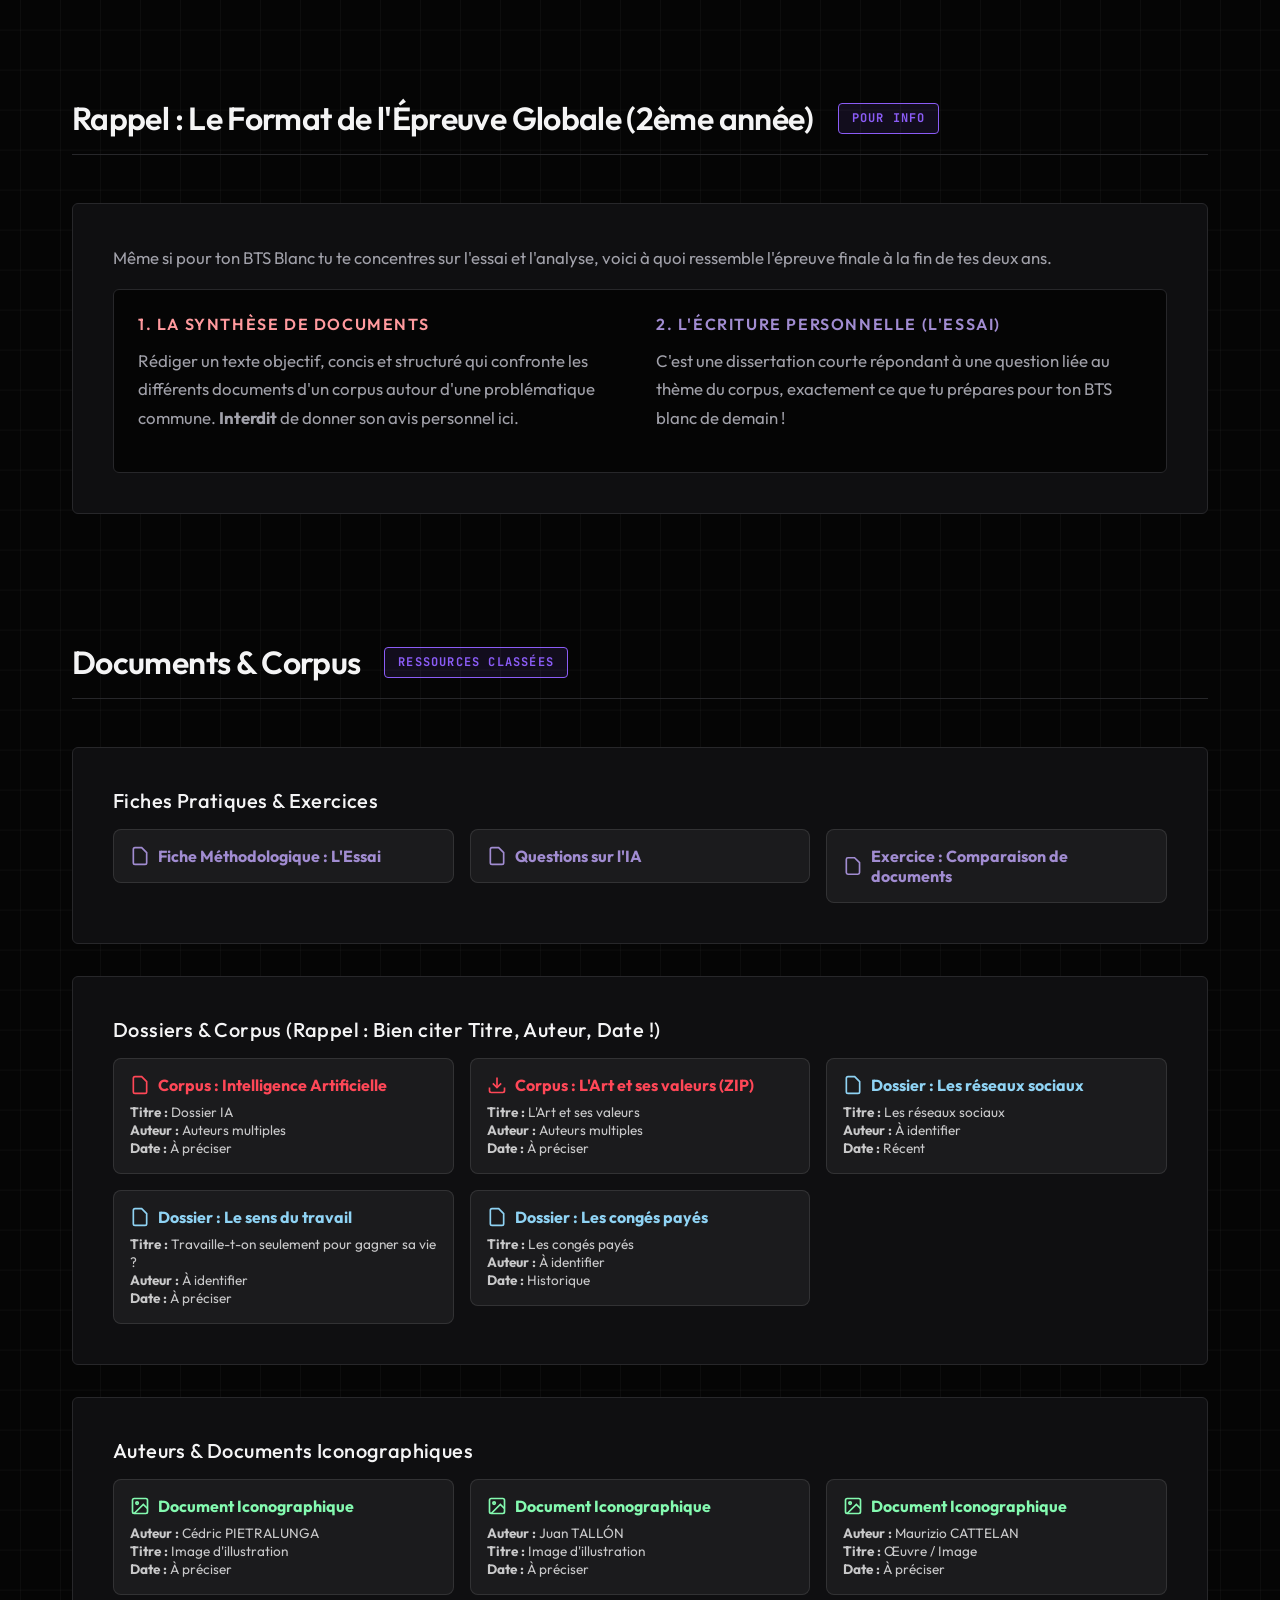
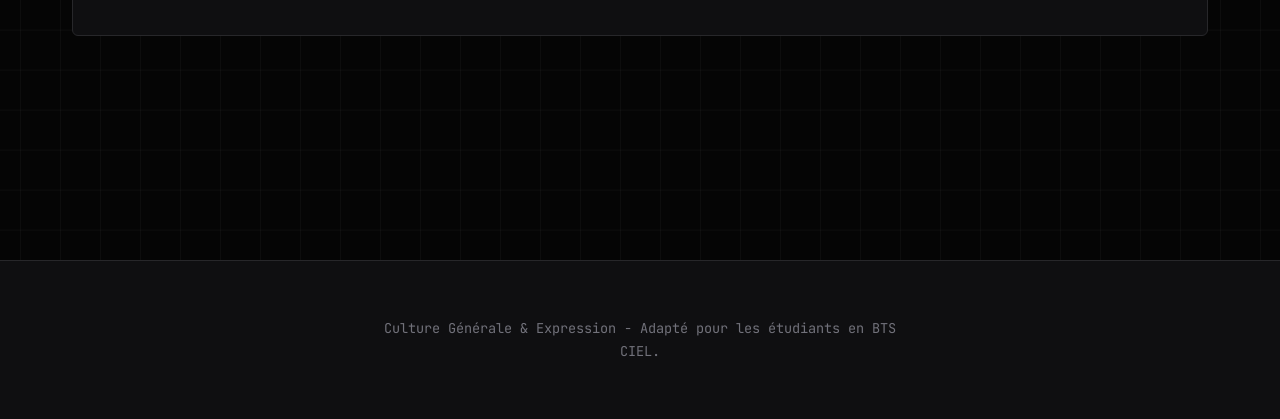
==== commit cbeb9ab3: "Redesign total Cyberpunk Dark + Thème Clair optionnel" ====
--- a/culture_generale.html
+++ b/culture_generale.html
@@ -3,20 +3,20 @@
 <head>
     <meta charset="UTF-8">
     <meta name="viewport" content="width=device-width, initial-scale=1.0">
-    <title>Culture Générale & Expression - BTS CIEL</title>
+    <title>Culture Générale - BTS CIEL</title>
     <link rel="stylesheet" href="style.css">
-    <link href="https://fonts.googleapis.com/css2?family=Inter:wght@300;400;500;600;700&family=JetBrains+Mono:wght@400;500&display=swap" rel="stylesheet">
+    <link href="https://fonts.googleapis.com/css2?family=Outfit:wght@300;400;500;600;700&family=JetBrains+Mono:wght@400;500;700&display=swap" rel="stylesheet">
 </head>
 <body>
-    <div class="blob blob-blue" style="background: linear-gradient(135deg, #ff9a9e 0%, #fecfef 99%, #fecfef 100%);"></div>
-    <div class="blob blob-purple" style="background: linear-gradient(135deg, #a18cd1 0%, #fbc2eb 100%);"></div>
-    <div class="blob blob-cyan" style="background: linear-gradient(135deg, #84fab0 0%, #8fd3f4 100%);"></div>
-
     <header class="hero">
         <div class="glass-panel">
-            <a href="index.html" class="tag" style="position: absolute; top: 1rem; left: 1rem; text-decoration: none; color: white; background: rgba(255,255,255,0.1); backdrop-filter: blur(10px);">
+            <a href="index.html" class="tag" style="position: absolute; top: 1rem; left: 1rem; text-decoration: none;">
                 &larr; Accueil
             </a>
+            <button id="theme-toggle" class="tag" style="position: absolute; top: 1rem; right: 1rem; cursor: pointer; display: flex; align-items: center; gap: 0.5rem; border: none; z-index: 10;">
+                <svg width="16" height="16" viewBox="0 0 24 24" fill="none" stroke="currentColor" stroke-width="2" stroke-linecap="round" stroke-linejoin="round"><circle cx="12" cy="12" r="5"></circle><line x1="12" y1="1" x2="12" y2="3"></line><line x1="12" y1="21" x2="12" y2="23"></line><line x1="4.22" y1="4.22" x2="5.64" y2="5.64"></line><line x1="18.36" y1="18.36" x2="19.78" y2="19.78"></line><line x1="1" y1="12" x2="3" y2="12"></line><line x1="21" y1="12" x2="23" y2="12"></line><line x1="4.22" y1="19.78" x2="5.64" y2="18.36"></line><line x1="18.36" y1="5.64" x2="19.78" y2="4.22"></line></svg>
+                Thème
+            </button>
             <h1>Culture Générale et Expression</h1>
             <p>Ce qui est attendu pour l'épreuve du BTS CIEL</p>
             <div class="header-tags">
--- a/style.css
+++ b/style.css
@@ -1,18 +1,31 @@
+@import url('https://fonts.googleapis.com/css2?family=Outfit:wght@300;400;500;600;700&family=JetBrains+Mono:wght@400;500;700&display=swap');
+
 :root {
-    --bg-color: #0b0f19;
-    --text-primary: #f8fafc;
-    --text-secondary: #94a3b8;
-    --glass-bg: rgba(30, 41, 59, 0.4);
-    --glass-border: rgba(255, 255, 255, 0.1);
-    
-    --primary-color: #3b82f6;
-    --primary-glow: rgba(59, 130, 246, 0.5);
-    
-    --secondary-color: #10b981;
-    --secondary-glow: rgba(16, 185, 129, 0.5);
-    
-    --accent-color: #8b5cf6;
-    --accent-glow: rgba(139, 92, 246, 0.5);
+    --bg-base: #050505;
+    --bg-surface: #0f0f11;
+    --bg-surface-hover: #18181b;
+    
+    --text-primary: #f4f4f5;
+    --text-secondary: #a1a1aa;
+    --text-muted: #71717a;
+    
+    --border-dim: #27272a;
+    --border-light: #3f3f46;
+    
+    --accent-blue: #3b82f6;
+    --accent-blue-glow: rgba(59, 130, 246, 0.4);
+    
+    --accent-purple: #8b5cf6;
+    --accent-purple-glow: rgba(139, 92, 246, 0.4);
+    
+    --accent-cyan: #06b6d4;
+    --accent-cyan-glow: rgba(6, 182, 212, 0.4);
+    
+    --accent-green: #10b981;
+    --accent-green-glow: rgba(16, 185, 129, 0.4);
+    
+    --accent-red: #f43f5e;
+    --accent-red-glow: rgba(244, 63, 94, 0.4);
 }
 
 * {
@@ -23,107 +36,78 @@
 
 html {
     scroll-behavior: smooth;
-    font-family: 'Inter', sans-serif;
-    color: var(--text-primary);
-    background-color: var(--bg-color);
-    overflow-x: hidden;
+    font-family: 'Outfit', sans-serif;
+    color: var(--text-primary);
+    background-color: var(--bg-base);
 }
 
 body {
     position: relative;
     min-height: 100vh;
-}
-
-/* Background Blobs */
-.blob {
-    position: fixed;
-    border-radius: 50%;
-    filter: blur(100px);
-    z-index: -1;
-    opacity: 0.5;
-    animation: float 20s infinite ease-in-out alternate;
-}
-
-.blob-blue {
-    top: -10%;
-    left: -10%;
-    width: 50vw;
-    height: 50vw;
-    background: radial-gradient(circle, var(--primary-color), transparent 70%);
-}
-
-.blob-purple {
-    bottom: -10%;
-    right: -10%;
-    width: 60vw;
-    height: 60vw;
-    background: radial-gradient(circle, var(--accent-color), transparent 70%);
-    animation-delay: -5s;
-}
-
-.blob-cyan {
-    top: 40%;
-    left: 40%;
-    width: 40vw;
-    height: 40vw;
-    background: radial-gradient(circle, var(--secondary-color), transparent 70%);
-    animation-delay: -10s;
-}
-
-@keyframes float {
-    0% { transform: translate(0, 0) scale(1); }
-    100% { transform: translate(5%, 10%) scale(1.1); }
+    /* Grid Background Pattern */
+    background-image: 
+        linear-gradient(rgba(255, 255, 255, 0.03) 1px, transparent 1px),
+        linear-gradient(90deg, rgba(255, 255, 255, 0.03) 1px, transparent 1px);
+    background-size: 40px 40px;
+    background-position: center center;
 }
 
 /* Typography */
 h1 {
-    font-size: 3.5rem;
+    font-size: 4rem;
     font-weight: 700;
     margin-bottom: 1rem;
-    background: linear-gradient(to right, #fff, #94a3b8);
+    letter-spacing: -0.05em;
+    text-transform: uppercase;
+    background: linear-gradient(135deg, #fff 0%, #71717a 100%);
     -webkit-background-clip: text;
     -webkit-text-fill-color: transparent;
-    letter-spacing: -0.05em;
 }
 
 h2 {
-    font-size: 2.2rem;
+    font-size: 2rem;
     font-weight: 600;
     color: var(--text-primary);
+    letter-spacing: -0.02em;
 }
 
 h3 {
-    font-size: 1.4rem;
-    font-weight: 600;
+    font-size: 1.25rem;
+    font-weight: 500;
     margin-bottom: 1rem;
-    color: #e2e8f0;
+    color: var(--text-primary);
+    letter-spacing: 0.02em;
 }
 
 h4 {
-    font-size: 1.1rem;
+    font-size: 1rem;
     font-weight: 600;
     color: var(--text-secondary);
     margin-bottom: 0.8rem;
     text-transform: uppercase;
-    letter-spacing: 0.05em;
+    letter-spacing: 0.1em;
 }
 
 p {
-    line-height: 1.6;
+    line-height: 1.7;
     color: var(--text-secondary);
     margin-bottom: 1rem;
+    font-size: 1.05rem;
 }
 
 .var {
     font-family: 'JetBrains Mono', monospace;
-    color: #fbbf24;
-    font-style: italic;
+    color: var(--accent-cyan);
     font-weight: 500;
+    background: rgba(6, 182, 212, 0.1);
+    padding: 0.1rem 0.3rem;
+    border-radius: 4px;
 }
 
 .math {
     font-family: 'JetBrains Mono', monospace;
     font-weight: 500;
+    color: var(--text-primary);
 }
 
 /* Layout */
@@ -135,34 +119,46 @@
 
 /* Hero Section */
 .hero {
-    min-height: 100vh;
+    min-height: 90vh;
     display: flex;
     align-items: center;
     justify-content: center;
     padding: 2rem;
     text-align: center;
+    position: relative;
+}
+
+.hero::after {
+    content: '';
+    position: absolute;
+    bottom: 0; left: 0; right: 0;
+    height: 1px;
+    background: linear-gradient(90deg, transparent, var(--border-light), transparent);
 }
 
 .hero .glass-panel {
-    background: var(--glass-bg);
-    backdrop-filter: blur(20px);
-    border: 1px solid var(--glass-border);
-    border-radius: 24px;
-    padding: 4rem 3rem;
+    background: var(--bg-surface);
+    border: 1px solid var(--border-dim);
+    border-radius: 8px; /* Sharp corners */
+    padding: 5rem 3rem;
     max-width: 800px;
     width: 100%;
-    box-shadow: 0 25px 50px -12px rgba(0, 0, 0, 0.5);
-    transform: translateY(0);
-    transition: transform 0.3s ease;
-}
-
-.hero .glass-panel:hover {
-    transform: translateY(-5px);
+    position: relative;
+    overflow: hidden;
+    box-shadow: 0 0 40px rgba(0,0,0,0.8);
+}
+
+.hero .glass-panel::before {
+    content: '';
+    position: absolute;
+    top: 0; left: 0; right: 0; height: 2px;
+    background: linear-gradient(90deg, var(--accent-blue), var(--accent-purple));
 }
 
 .hero p {
     font-size: 1.25rem;
-    margin-bottom: 2rem;
+    margin-bottom: 2.5rem;
+    color: var(--text-secondary);
 }
 
 .header-tags {
@@ -173,16 +169,26 @@
 }
 
 .tag {
+    font-family: 'JetBrains Mono', monospace;
     padding: 0.5rem 1rem;
-    border-radius: 9999px;
-    font-size: 0.875rem;
-    font-weight: 500;
-    background: rgba(255, 255, 255, 0.05);
-    border: 1px solid rgba(255, 255, 255, 0.1);
-}
-
-.tag-math { color: #60a5fa; border-color: rgba(96, 165, 250, 0.3); }
-.tag-level { color: #a78bfa; border-color: rgba(167, 139, 250, 0.3); }
+    border-radius: 4px;
+    font-size: 0.8rem;
+    font-weight: 700;
+    text-transform: uppercase;
+    letter-spacing: 0.05em;
+    background: var(--bg-base);
+    border: 1px solid var(--border-dim);
+    transition: all 0.3s ease;
+}
+
+.tag-math { color: var(--accent-blue); border-color: rgba(59, 130, 246, 0.3); }
+.tag-level { color: var(--accent-purple); border-color: rgba(139, 92, 246, 0.3); }
+.tag-accent { color: var(--accent-cyan); border-color: rgba(6, 182, 212, 0.3); }
+
+.tag:hover {
+    background: var(--border-dim);
+    transform: translateY(-2px);
+}
 
 .scroll-down {
     display: inline-flex;
@@ -191,20 +197,22 @@
     width: 50px;
     height: 50px;
     border-radius: 50%;
-    background: rgba(255, 255, 255, 0.1);
-    color: white;
+    background: var(--bg-base);
+    border: 1px solid var(--border-dim);
+    color: var(--text-secondary);
     transition: all 0.3s ease;
-    animation: bounce 2s infinite;
+    animation: pulse 2s infinite;
 }
 
 .scroll-down:hover {
-    background: rgba(255, 255, 255, 0.2);
-}
-
-@keyframes bounce {
-    0%, 20%, 50%, 80%, 100% { transform: translateY(0); }
-    40% { transform: translateY(-10px); }
-    60% { transform: translateY(-5px); }
+    color: var(--text-primary);
+    border-color: var(--border-light);
+}
+
+@keyframes pulse {
+    0% { box-shadow: 0 0 0 0 rgba(255,255,255, 0.1); }
+    70% { box-shadow: 0 0 0 10px rgba(255,255,255, 0); }
+    100% { box-shadow: 0 0 0 0 rgba(255,255,255, 0); }
 }
 
 /* Navigation TOC */
@@ -216,32 +224,37 @@
     position: sticky;
     top: 2rem;
     z-index: 100;
-    background: rgba(15, 23, 42, 0.8);
-    backdrop-filter: blur(12px);
+    background: rgba(5, 5, 5, 0.9);
+    backdrop-filter: blur(8px);
     padding: 1rem;
-    border-radius: 9999px;
-    border: 1px solid var(--glass-border);
+    border-radius: 8px;
+    border: 1px solid var(--border-dim);
     flex-wrap: wrap;
+    box-shadow: 0 10px 30px rgba(0,0,0,0.8);
 }
 
 .toc-item {
+    font-family: 'JetBrains Mono', monospace;
+    font-size: 0.85rem;
     color: var(--text-secondary);
     text-decoration: none;
-    padding: 0.5rem 1.5rem;
-    border-radius: 9999px;
+    padding: 0.5rem 1rem;
+    border-radius: 4px;
     font-weight: 500;
     transition: all 0.3s ease;
+    border: 1px solid transparent;
 }
 
 .toc-item:hover, .toc-item.active {
-    color: white;
-    background: rgba(255, 255, 255, 0.1);
+    color: var(--text-primary);
+    background: var(--bg-surface);
+    border-color: var(--border-light);
 }
 
 /* Sections */
 .section {
     margin-bottom: 8rem;
-    scroll-margin-top: 100px;
+    scroll-margin-top: 120px;
 }
 
 .section-title {
@@ -249,20 +262,23 @@
     align-items: center;
     gap: 1.5rem;
     margin-bottom: 3rem;
+    padding-bottom: 1rem;
+    border-bottom: 1px solid var(--border-dim);
 }
 
 .badge {
-    padding: 0.5rem 1rem;
-    border-radius: 12px;
-    font-size: 0.875rem;
-    font-weight: 600;
-    letter-spacing: 0.05em;
+    font-family: 'JetBrains Mono', monospace;
+    padding: 0.4rem 0.8rem;
+    border-radius: 4px;
+    font-size: 0.75rem;
+    font-weight: 700;
+    letter-spacing: 0.1em;
     text-transform: uppercase;
 }
 
-.badge-primary { background: var(--primary-glow); color: #93c5fd; border: 1px solid var(--primary-color); }
-.badge-secondary { background: var(--secondary-glow); color: #6ee7b7; border: 1px solid var(--secondary-color); }
-.badge-accent { background: var(--accent-glow); color: #c4b5fd; border: 1px solid var(--accent-color); }
+.badge-primary { background: rgba(59, 130, 246, 0.1); color: var(--accent-blue); border: 1px solid var(--accent-blue); }
+.badge-secondary { background: rgba(16, 185, 129, 0.1); color: var(--accent-green); border: 1px solid var(--accent-green); }
+.badge-accent { background: rgba(139, 92, 246, 0.1); color: var(--accent-purple); border: 1px solid var(--accent-purple); }
 
 /* Grid & Cards */
 .grid {
@@ -275,82 +291,103 @@
     grid-column: 1 / -1;
 }
 
+/* "glass" is now just a cyber-card, keeping the classname to avoid full HTML rewrite */
 .glass {
-    background: var(--glass-bg);
-    backdrop-filter: blur(16px);
-    border: 1px solid var(--glass-border);
-    border-radius: 20px;
+    background: var(--bg-surface);
+    border: 1px solid var(--border-dim);
+    border-radius: 6px;
     padding: 2.5rem;
-    transition: transform 0.3s ease, box-shadow 0.3s ease, border-color 0.3s ease;
+    transition: all 0.3s cubic-bezier(0.4, 0, 0.2, 1);
+    position: relative;
+}
+
+.glass::after {
+    content: '';
+    position: absolute;
+    top: 0; left: 0; right: 0; bottom: 0;
+    border-radius: 6px;
+    box-shadow: inset 0 0 0 1px transparent;
+    transition: box-shadow 0.3s ease;
+    pointer-events: none;
 }
 
 .glass:hover {
-    transform: translateY(-5px);
-    box-shadow: 0 20px 40px -10px rgba(0,0,0,0.5);
-    border-color: rgba(255, 255, 255, 0.2);
-}
-
-#arithmetiques .glass:hover { box-shadow: 0 20px 40px -10px var(--primary-glow); }
-#geometriques .glass:hover { box-shadow: 0 20px 40px -10px var(--secondary-glow); }
-#comportement .glass:hover { box-shadow: 0 20px 40px -10px var(--accent-glow); }
+    transform: translateY(-4px);
+    background: var(--bg-surface-hover);
+    border-color: var(--border-light);
+}
+
+/* Neons specific to portals / categories */
+.portal-card {
+    display: flex;
+    flex-direction: column;
+    align-items: center;
+    text-align: center;
+    text-decoration: none;
+}
+
+.portal-card .portal-icon {
+    margin-bottom: 1.5rem;
+    transition: transform 0.3s ease;
+}
+
+.portal-card:hover .portal-icon {
+    transform: scale(1.1);
+}
+
+.portal-card h2 {
+    font-size: 1.5rem;
+    margin-bottom: 1rem;
+}
+
+/* Specific glows */
+#arithmetiques .glass:hover::after { box-shadow: inset 0 0 20px rgba(59, 130, 246, 0.15); border: 1px solid var(--accent-blue); }
+#geometriques .glass:hover::after { box-shadow: inset 0 0 20px rgba(16, 185, 129, 0.15); border: 1px solid var(--accent-green); }
+#comportement .glass:hover::after { box-shadow: inset 0 0 20px rgba(139, 92, 246, 0.15); border: 1px solid var(--accent-purple); }
 
 /* Formulas */
 .formula-group {
     display: flex;
     flex-direction: column;
-    gap: 1.5rem;
+    gap: 1rem;
 }
 
 .formula {
-    background: rgba(0, 0, 0, 0.3);
-    border-radius: 12px;
+    background: var(--bg-base);
+    border-radius: 4px;
     padding: 1.5rem;
     display: flex;
     flex-direction: column;
     align-items: center;
-    border: 1px solid rgba(255,255,255,0.05);
+    border: 1px solid var(--border-dim);
+    position: relative;
+    overflow: hidden;
+}
+
+.formula::before {
+    content: '';
+    position: absolute;
+    left: 0; top: 0; bottom: 0; width: 3px;
+    background: var(--border-light);
 }
 
 .formula code {
     font-family: 'JetBrains Mono', monospace;
-    font-size: 1.5rem;
-    color: #fff;
+    font-size: 1.4rem;
+    color: var(--text-primary);
     display: flex;
     align-items: center;
 }
 
 .formula-note {
-    margin-top: 0.5rem;
-    font-size: 0.875rem;
-    color: var(--text-secondary);
+    margin-top: 0.75rem;
+    font-size: 0.8rem;
+    color: var(--text-muted);
+    font-family: 'JetBrains Mono', monospace;
 }
 
 .sum-formula code {
-    font-size: 1.3rem;
-}
-
-.fraction {
-    display: inline-flex;
-    flex-direction: column;
-    align-items: center;
-    margin-left: 0.5rem;
-    vertical-align: middle;
-}
-
-.num {
-    padding: 0 0.5rem 0.2rem;
-    border-bottom: 2px solid #fff;
-}
-
-.den {
-    padding: 0.2rem 0.5rem 0;
-}
-
-.note {
-    margin-top: 1.5rem;
-    font-size: 0.9rem;
-    font-style: italic;
-    text-align: center;
+    font-size: 1.2rem;
 }
 
 /* Comparison Tables */
@@ -359,6 +396,10 @@
     grid-template-columns: 1fr 1fr;
     gap: 2rem;
     margin-top: 1.5rem;
+    background: var(--bg-base);
+    padding: 1.5rem;
+    border-radius: 6px;
+    border: 1px solid var(--border-dim);
 }
 
 .col ul {
@@ -369,46 +410,72 @@
     margin-bottom: 1rem;
     padding-left: 1.5rem;
     position: relative;
-    color: #e2e8f0;
+    color: var(--text-secondary);
 }
 
 .col li::before {
-    content: "→";
+    content: ">";
+    font-family: 'JetBrains Mono', monospace;
+    font-weight: bold;
     position: absolute;
     left: 0;
-    color: var(--primary-color);
+    color: var(--accent-blue);
 }
 
 #geometriques .col li::before,
 .comparison-table .col:nth-child(2) li::before {
-    color: var(--secondary-color);
+    color: var(--accent-green);
+}
+
+/* Custom details/summary (Exercises) */
+details {
+    background: var(--bg-base);
+    border: 1px solid var(--border-dim);
+    border-radius: 4px;
+    padding: 0.5rem 1rem;
+    transition: all 0.3s ease;
+}
+
+details[open] {
+    border-color: var(--border-light);
+}
+
+summary {
+    font-family: 'JetBrains Mono', monospace;
+    font-size: 0.9rem;
+    outline: none;
+}
+
+summary::marker {
+    color: var(--text-muted);
 }
 
 /* Footer */
 footer {
     padding: 2rem;
     margin-top: 4rem;
+    border-top: 1px solid var(--border-dim);
+    background: var(--bg-surface);
 }
 
 .glass-footer {
     max-width: 600px;
     margin: 0 auto;
-    background: var(--glass-bg);
-    backdrop-filter: blur(12px);
-    border: 1px solid var(--glass-border);
-    border-radius: 100px;
     padding: 1.5rem;
     text-align: center;
 }
 
 .glass-footer p {
     margin: 0;
+    font-family: 'JetBrains Mono', monospace;
+    font-size: 0.85rem;
+    color: var(--text-muted);
 }
 
 /* Responsive */
 @media (max-width: 768px) {
     h1 { font-size: 2.5rem; }
-    h2 { font-size: 1.8rem; }
+    h2 { font-size: 1.5rem; }
     
     .hero .glass-panel {
         padding: 3rem 1.5rem;
@@ -421,7 +488,7 @@
     .section-title {
         flex-direction: column;
         align-items: flex-start;
-        gap: 0.5rem;
+        gap: 1rem;
     }
     
     .toc {
@@ -435,3 +502,39 @@
         justify-content: center;
     }
 }
+
+/* Light Mode Overrides */
+body.light-mode {
+    --bg-base: #fafafa;
+    --bg-surface: #ffffff;
+    --bg-surface-hover: #f4f4f5;
+    --text-primary: #18181b;
+    --text-secondary: #3f3f46;
+    --text-muted: #a1a1aa;
+    --border-dim: #e4e4e7;
+    --border-light: #d4d4d8;
+    background-image: linear-gradient(rgba(0,0,0,0.03) 1px, transparent 1px), linear-gradient(90deg, rgba(0,0,0,0.03) 1px, transparent 1px);
+}
+
+body.light-mode h1 {
+    background: linear-gradient(135deg, #18181b 0%, #71717a 100%);
+    -webkit-background-clip: text;
+    -webkit-text-fill-color: transparent;
+}
+
+body.light-mode .hero .glass-panel {
+    box-shadow: 0 10px 40px rgba(0,0,0,0.05);
+}
+
+body.light-mode .toc {
+    background: rgba(255,255,255,0.9);
+    box-shadow: 0 10px 30px rgba(0,0,0,0.05);
+}
+
+body.light-mode .tag {
+    background: #f4f4f5;
+}
+
+body.light-mode .formula {
+    background: #f4f4f5;
+}
